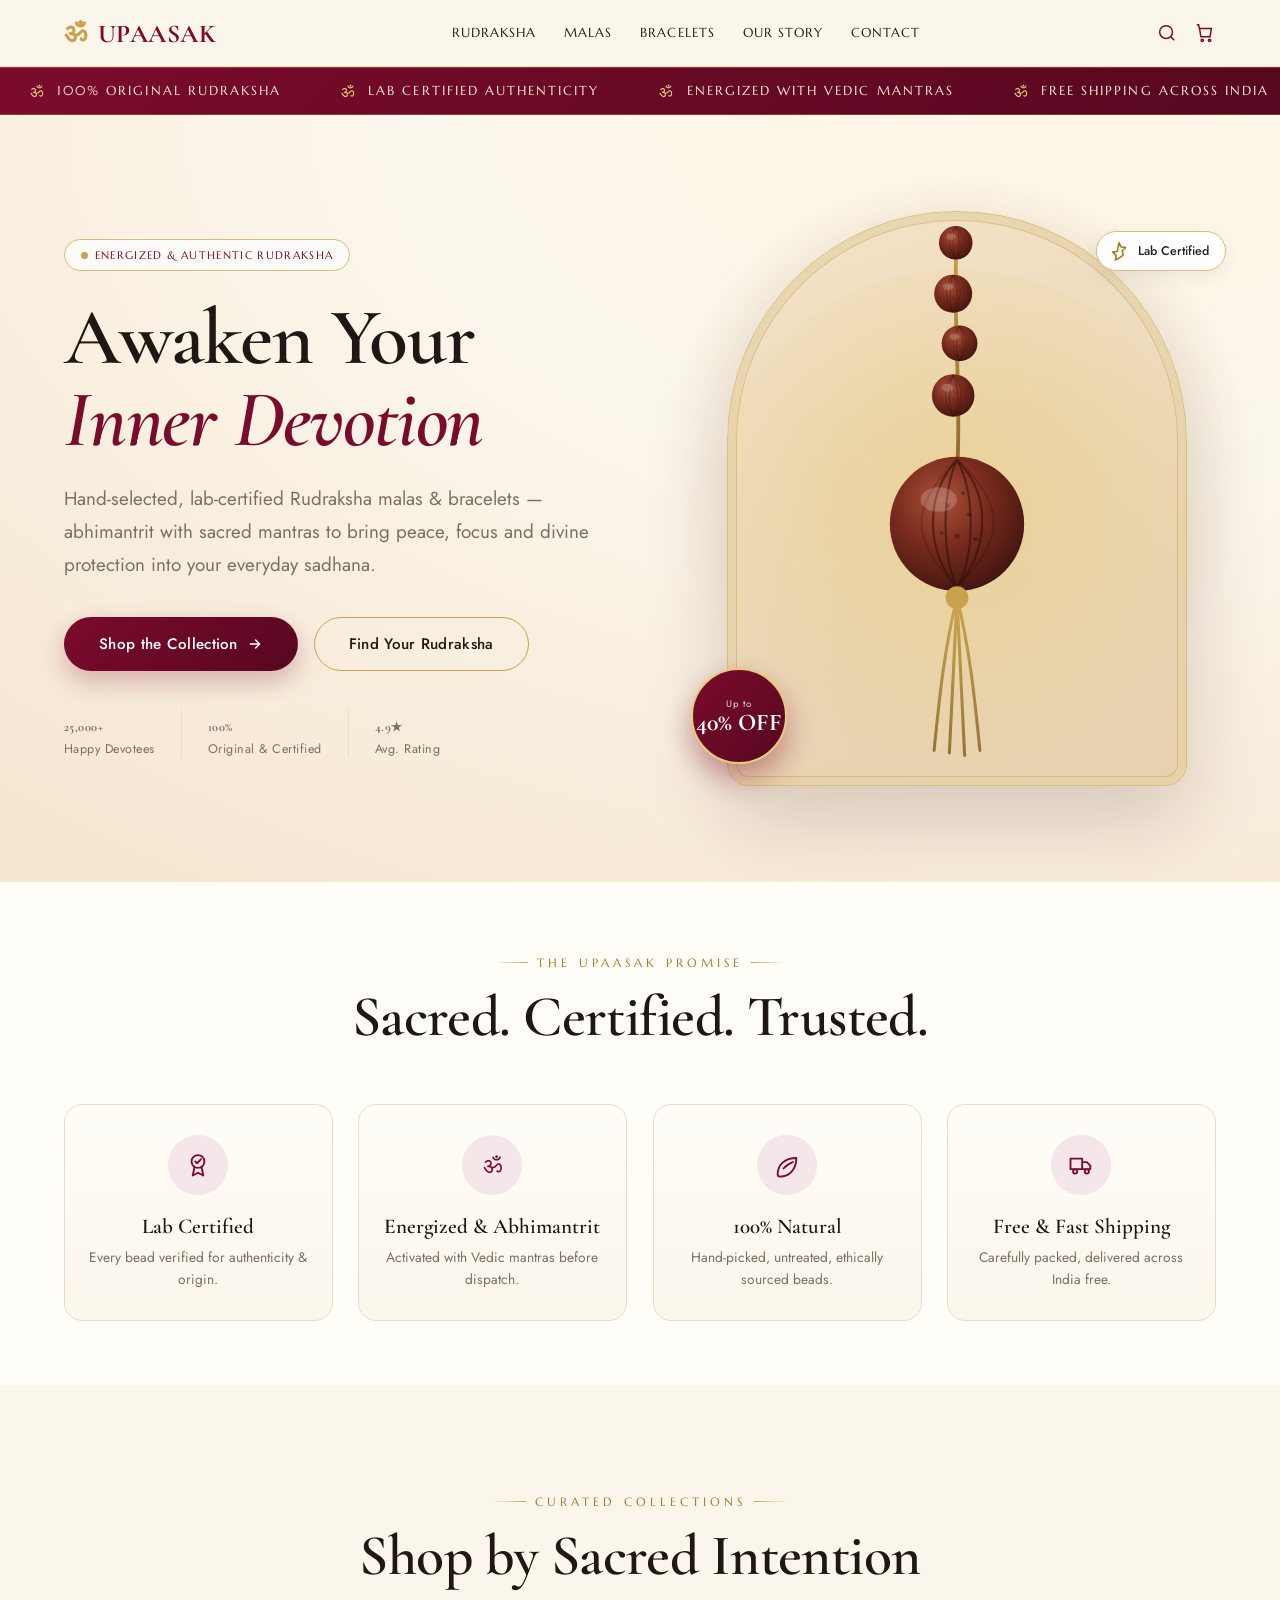
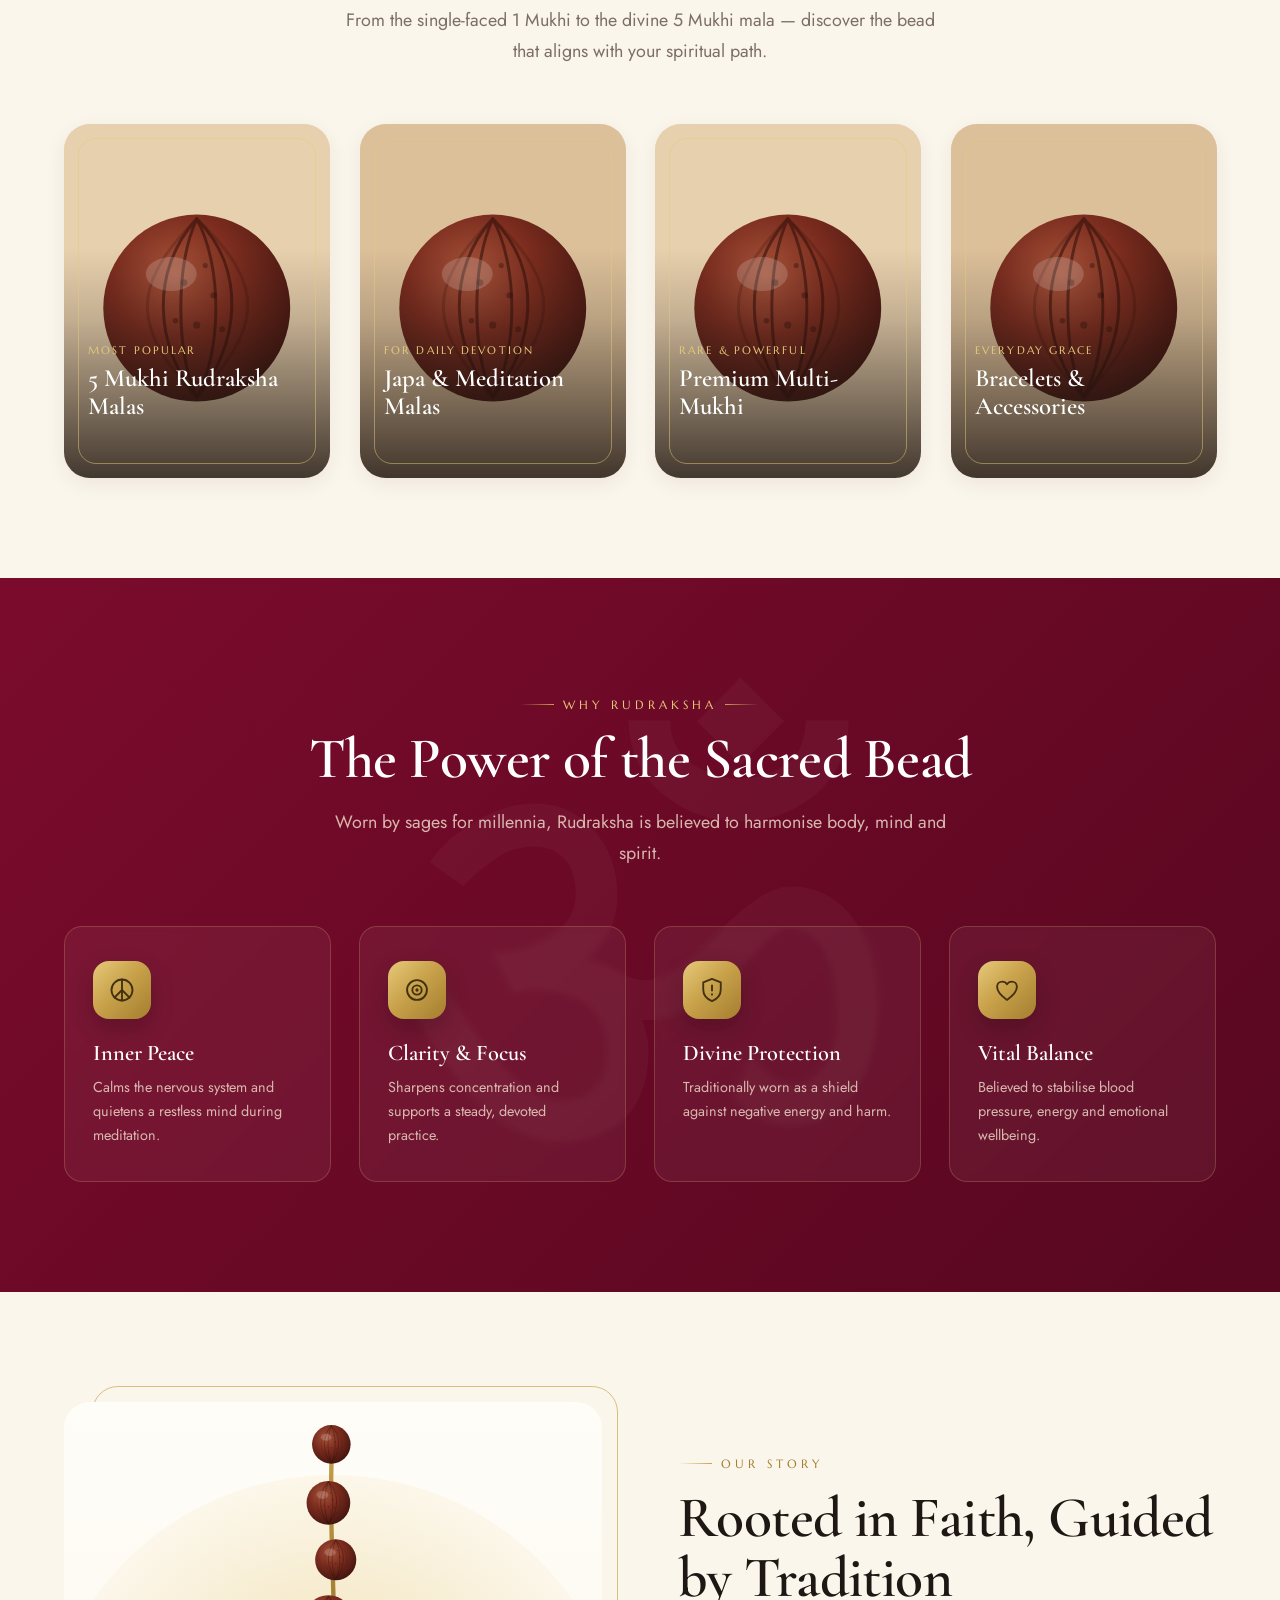
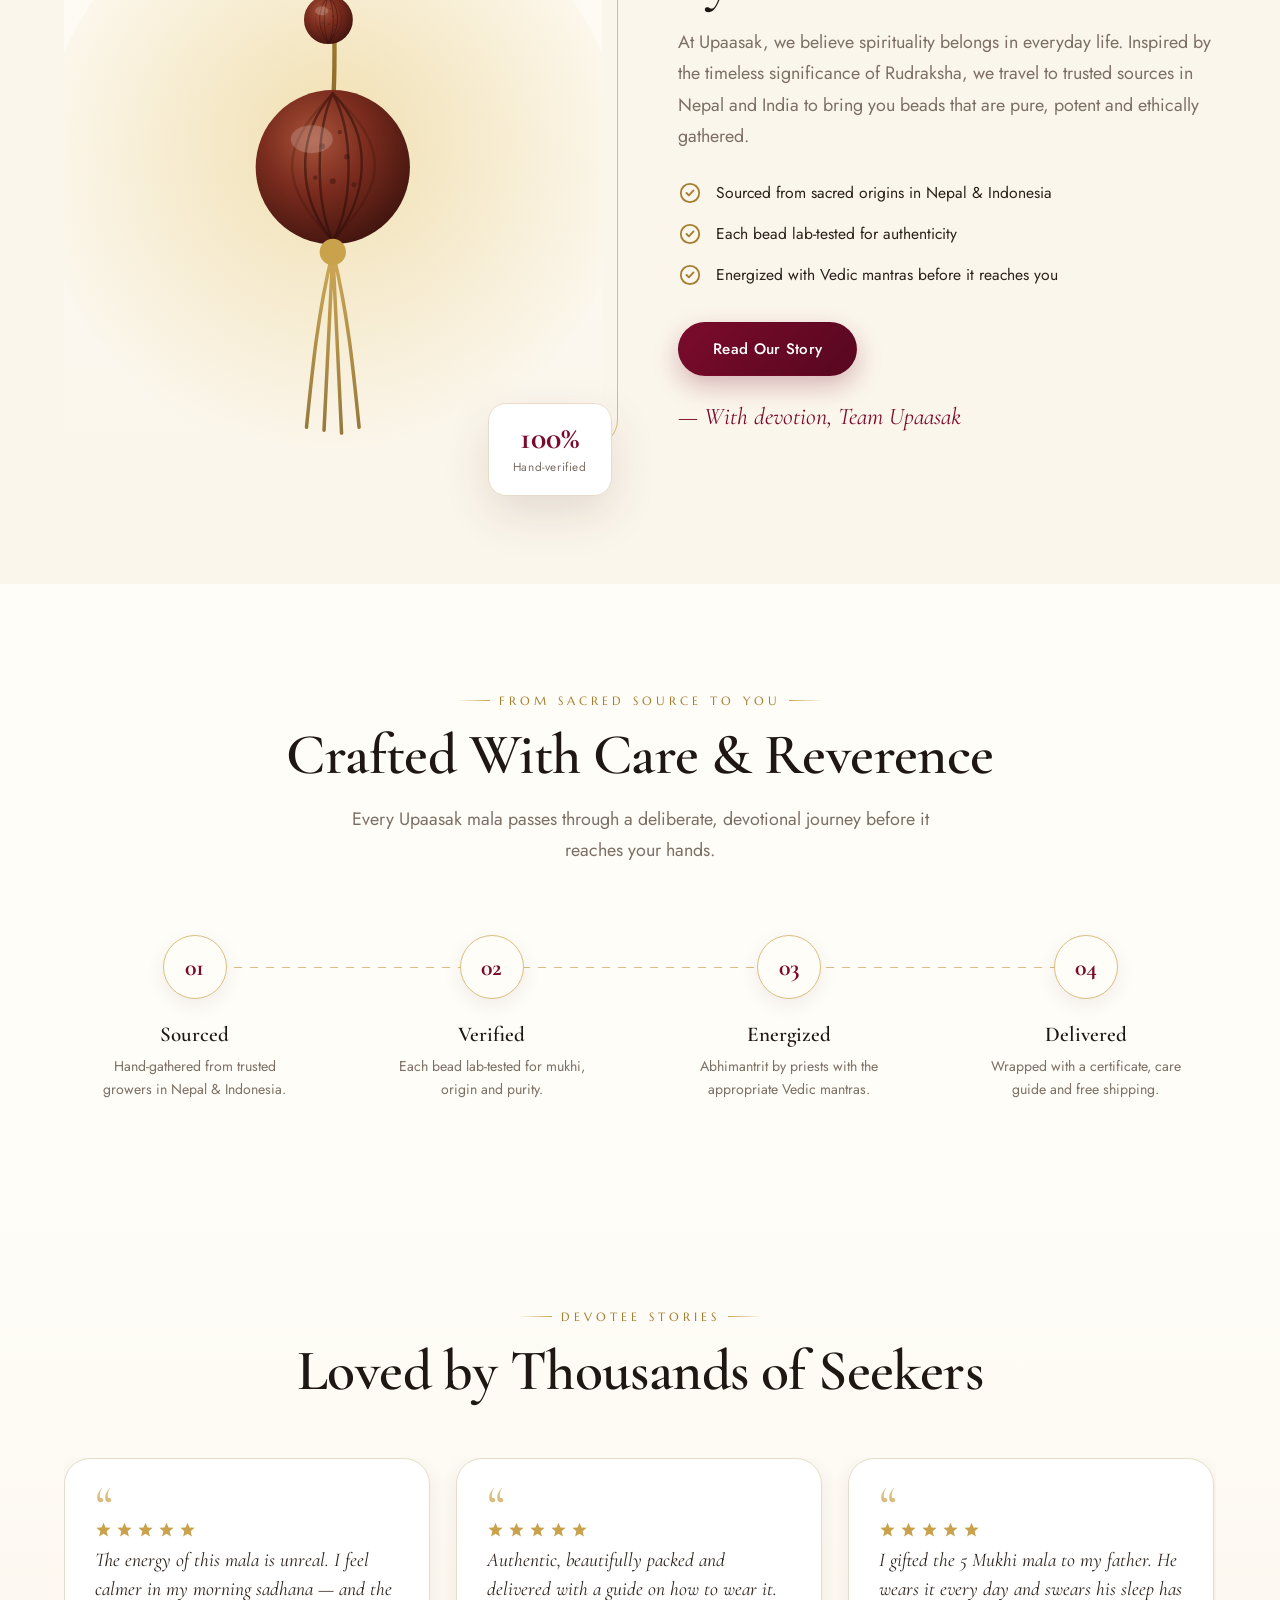
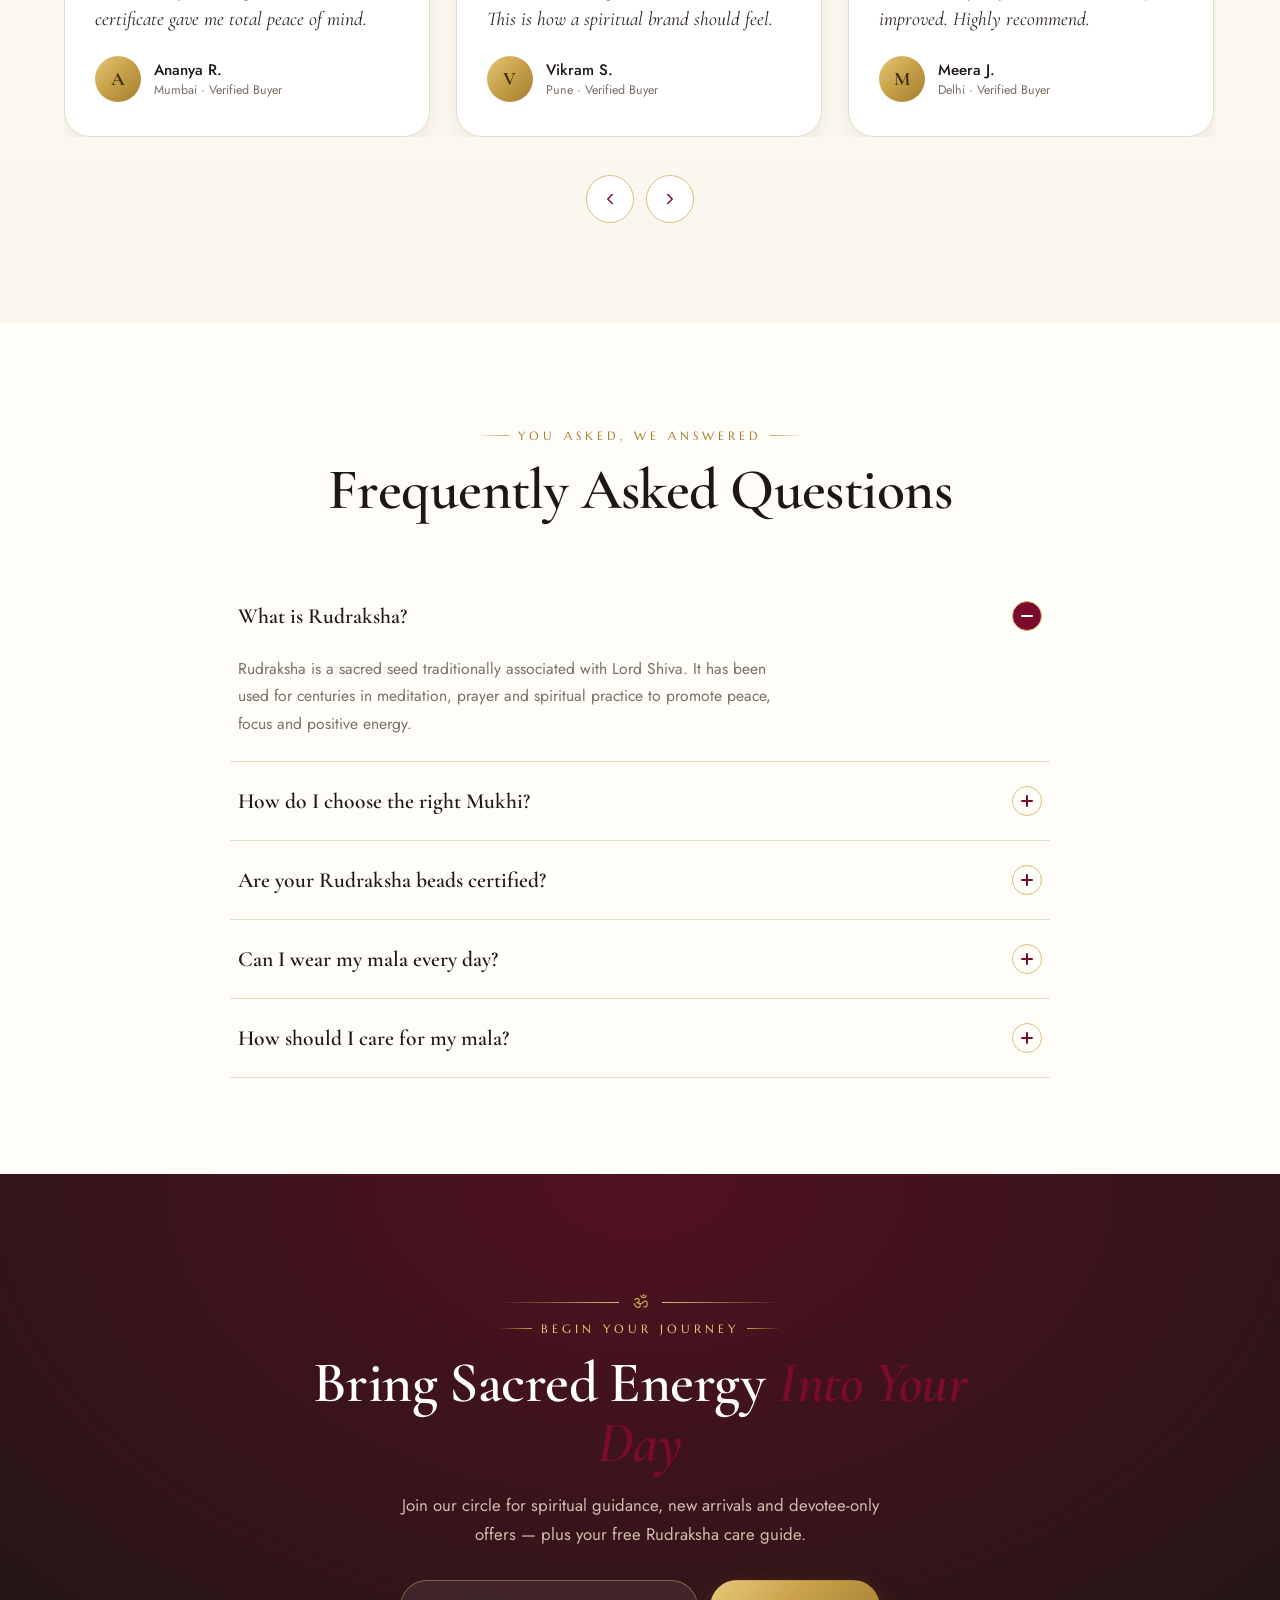
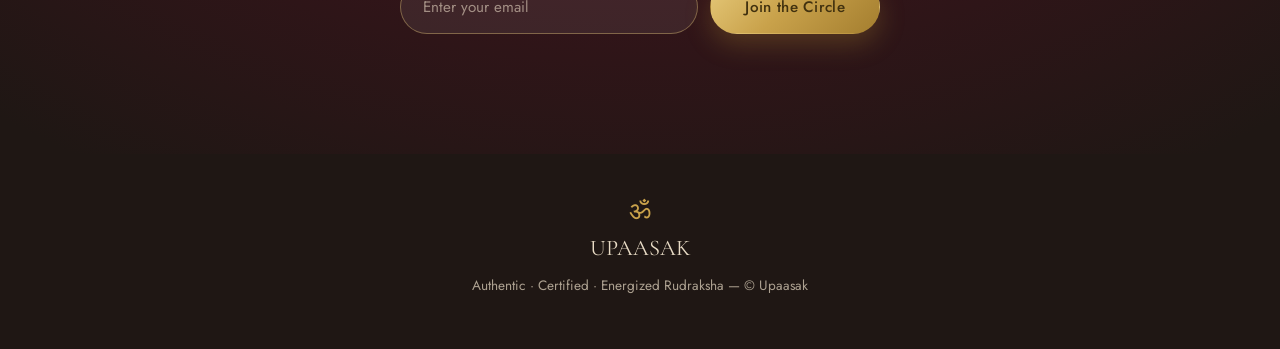
==== preview/index.html @ fee9787d "Premium luxury redesign: new Upaasak Rudraksha boutique sections Add a complete maroon/gold/ivory lu" ====
<!doctype html>
<html lang="en">
<head>
<meta charset="utf-8">
<meta name="viewport" content="width=device-width, initial-scale=1">
<title>Upaasak — Home (Preview)</title>
<link rel="stylesheet" href="../assets/upaasak.css">
<style>
  body { margin: 0; background: var(--u-ivory); }
  /* faux header / footer just for preview context */
  .pv-head { position: sticky; top: 0; z-index: 50; background: rgba(251,246,236,0.85); backdrop-filter: blur(10px); border-bottom: 1px solid var(--u-line); }
  .pv-head__in { max-width: var(--u-maxw); margin: 0 auto; padding: 16px clamp(18px,5vw,64px); display: flex; align-items: center; justify-content: space-between; gap: 20px; }
  .pv-logo { font-family: var(--u-font-display); font-weight: 700; font-size: 1.6rem; color: var(--u-maroon); letter-spacing: .02em; display:flex; align-items:center; gap:10px; }
  .pv-logo .u-om { font-size: 1.7rem; }
  .pv-nav { display: flex; gap: 28px; font-family: var(--u-font-label); letter-spacing:.08em; font-size: .8rem; text-transform: uppercase; color: var(--u-ink); }
  .pv-nav a { color: inherit; text-decoration: none; }
  .pv-nav a:hover { color: var(--u-maroon); }
  .pv-head__cta { display:flex; align-items:center; gap:16px; color: var(--u-maroon); }
  .pv-foot { background: var(--u-charcoal); color: #e9dcc6; text-align:center; padding: 40px 20px; font-family: var(--u-font-body); }
  .pv-foot .u-om { color: var(--u-gold); font-size: 1.6rem; }
  @media (max-width: 760px){ .pv-nav { display:none; } }
</style>
</head>
<body>

<!-- ===== Decorative SVG sprite (rudraksha mala) ===== -->
<svg width="0" height="0" style="position:absolute" aria-hidden="true">
  <defs>
    <radialGradient id="beadG" cx="38%" cy="32%" r="75%">
      <stop offset="0%" stop-color="#a8543a"/>
      <stop offset="45%" stop-color="#7b2c1e"/>
      <stop offset="100%" stop-color="#3d130e"/>
    </radialGradient>
    <radialGradient id="haloG" cx="50%" cy="45%" r="55%">
      <stop offset="0%" stop-color="rgba(230,201,122,.55)"/>
      <stop offset="100%" stop-color="rgba(230,201,122,0)"/>
    </radialGradient>
    <linearGradient id="threadG" x1="0" y1="0" x2="0" y2="1">
      <stop offset="0%" stop-color="#caa24b"/>
      <stop offset="100%" stop-color="#8a6a26"/>
    </linearGradient>
  </defs>

  <!-- single rudraksha bead -->
  <symbol id="bead" viewBox="0 0 100 100">
    <circle cx="50" cy="50" r="44" fill="url(#beadG)"/>
    <g stroke="#2c0d08" stroke-width="1.4" fill="none" opacity=".55" stroke-linecap="round">
      <path d="M50 8 C 40 30, 40 70, 50 92"/>
      <path d="M50 8 C 62 30, 62 70, 50 92"/>
      <path d="M50 8 C 28 32, 30 68, 50 92"/>
      <path d="M50 8 C 74 32, 70 68, 50 92"/>
      <path d="M50 8 C 18 40, 20 60, 50 92" opacity=".4"/>
      <path d="M50 8 C 84 40, 80 60, 50 92" opacity=".4"/>
    </g>
    <g fill="#2c0d08" opacity=".4">
      <circle cx="44" cy="38" r="1.6"/><circle cx="58" cy="44" r="1.5"/><circle cx="50" cy="58" r="1.7"/>
      <circle cx="40" cy="56" r="1.3"/><circle cx="62" cy="60" r="1.4"/><circle cx="54" cy="30" r="1.2"/>
    </g>
    <ellipse cx="38" cy="34" rx="12" ry="8" fill="#ffffff" opacity=".18"/>
  </symbol>

  <!-- hanging mala scene -->
  <symbol id="mala" viewBox="0 0 360 460">
    <circle cx="180" cy="250" r="200" fill="url(#haloG)"/>
    <path d="M180 18 C 176 90, 184 150, 180 210" stroke="url(#threadG)" stroke-width="3" fill="none"/>
    <use href="#bead" x="164" y="14"  width="30" height="30"/>
    <use href="#bead" x="160" y="52"  width="34" height="34"/>
    <use href="#bead" x="166" y="92"  width="32" height="32"/>
    <use href="#bead" x="158" y="130" width="38" height="38"/>
    <use href="#bead" x="120" y="190" width="120" height="120"/>
    <!-- tassel -->
    <path d="M180 308 C 178 350, 176 390, 174 430 M180 308 C 182 350, 184 392, 186 432 M180 308 C 170 348, 166 388, 162 428 M180 308 C 190 348, 194 388, 198 428"
          stroke="url(#threadG)" stroke-width="2.4" fill="none" stroke-linecap="round" opacity=".9"/>
    <circle cx="180" cy="308" r="9" fill="#caa24b"/>
  </symbol>
</svg>

<!-- ===== Faux header ===== -->
<header class="pv-head">
  <div class="pv-head__in">
    <div class="pv-logo"><span class="u-om">ॐ</span> UPAASAK</div>
    <nav class="pv-nav">
      <a href="#">Rudraksha</a><a href="#">Malas</a><a href="#">Bracelets</a><a href="#">Our Story</a><a href="#">Contact</a>
    </nav>
    <div class="pv-head__cta">
      <svg width="22" height="22" viewBox="0 0 24 24" fill="none" stroke="currentColor" stroke-width="1.6"><circle cx="11" cy="11" r="7"/><path d="m20 20-3.5-3.5"/></svg>
      <svg width="22" height="22" viewBox="0 0 24 24" fill="none" stroke="currentColor" stroke-width="1.6"><path d="M6 7h13l-1.5 9h-10z"/><path d="M6 7 5 3H3"/><circle cx="9" cy="20" r="1.3"/><circle cx="17" cy="20" r="1.3"/></svg>
    </div>
  </div>
</header>

<!-- ===== Marquee ===== -->
<section class="u-section u-marquee" aria-label="Announcements">
  <div class="u-marquee__track">
    <div class="u-marquee__group">
      <span class="u-marquee__item"><span class="u-om">ॐ</span>100% Original Rudraksha</span>
      <span class="u-marquee__item"><span class="u-om">ॐ</span>Lab Certified Authenticity</span>
      <span class="u-marquee__item"><span class="u-om">ॐ</span>Energized with Vedic Mantras</span>
      <span class="u-marquee__item"><span class="u-om">ॐ</span>Free Shipping Across India</span>
      <span class="u-marquee__item"><span class="u-om">ॐ</span>Cash on Delivery Available</span>
      <span class="u-marquee__item"><span class="u-om">ॐ</span>Easy 7-Day Returns</span>
    </div>
    <div class="u-marquee__group" aria-hidden="true">
      <span class="u-marquee__item"><span class="u-om">ॐ</span>100% Original Rudraksha</span>
      <span class="u-marquee__item"><span class="u-om">ॐ</span>Lab Certified Authenticity</span>
      <span class="u-marquee__item"><span class="u-om">ॐ</span>Energized with Vedic Mantras</span>
      <span class="u-marquee__item"><span class="u-om">ॐ</span>Free Shipping Across India</span>
      <span class="u-marquee__item"><span class="u-om">ॐ</span>Cash on Delivery Available</span>
      <span class="u-marquee__item"><span class="u-om">ॐ</span>Easy 7-Day Returns</span>
    </div>
  </div>
</section>

<!-- ===== Hero ===== -->
<section class="u-section u-hero">
  <div class="u-wrap">
    <div class="u-hero__grid">
      <div class="u-hero__content">
        <span class="u-hero__chip" data-reveal style="--d:0ms"><span class="u-dot"></span>Energized & Authentic Rudraksha</span>
        <h1 class="u-hero__title" data-reveal style="--d:80ms">Awaken Your <em>Inner Devotion</em></h1>
        <p class="u-hero__sub" data-reveal style="--d:180ms">Hand-selected, lab-certified Rudraksha malas &amp; bracelets — abhimantrit with sacred mantras to bring peace, focus and divine protection into your everyday sadhana.</p>
        <div class="u-hero__cta" data-reveal style="--d:280ms">
          <a href="#" class="u-btn u-btn--primary">Shop the Collection <svg viewBox="0 0 24 24" fill="none" stroke="currentColor" stroke-width="2"><path d="M5 12h14M13 6l6 6-6 6" stroke-linecap="round" stroke-linejoin="round"/></svg></a>
          <a href="#" class="u-btn u-btn--ghost">Find Your Rudraksha</a>
        </div>
        <div class="u-hero__trust" data-reveal style="--d:380ms">
          <div class="u-hero__trust-item"><strong><span data-count="25000" data-suffix="+">25000+</span></strong><span>Happy Devotees</span></div>
          <span class="u-hero__trust-sep"></span>
          <div class="u-hero__trust-item"><strong><span data-count="100" data-suffix="%">100%</span></strong><span>Original &amp; Certified</span></div>
          <span class="u-hero__trust-sep"></span>
          <div class="u-hero__trust-item"><strong><span data-count="4.9" data-suffix="★">4.9★</span></strong><span>Avg. Rating</span></div>
        </div>
      </div>
      <div class="u-hero__media" data-reveal="zoom" style="--d:200ms">
        <span class="u-hero__halo"></span>
        <div class="u-hero__frame">
          <svg viewBox="0 0 360 460" preserveAspectRatio="xMidYMid slice" style="width:100%;height:100%"><use href="#mala"/></svg>
        </div>
        <div class="u-hero__badge"><small>Up to</small><strong>40% OFF</strong></div>
        <div class="u-hero__seal"><svg viewBox="0 0 24 24" fill="none" stroke="currentColor" stroke-width="2"><path d="M12 2l2.5 5 5.5.8-4 3.9.9 5.5L12 20.5 7.6 22.7l.9-5.5-4-3.9 5.5-.8L12 2z" stroke-linejoin="round"/></svg> Lab Certified</div>
      </div>
    </div>
  </div>
</section>

<!-- ===== Trust strip ===== -->
<section class="u-section u-trust">
  <div class="u-wrap">
    <div class="u-section-head is-centered">
      <span class="u-eyebrow is-centered" data-reveal>The Upaasak Promise</span>
      <h2 class="u-title" data-reveal style="--d:80ms">Sacred. Certified. Trusted.</h2>
    </div>
    <div class="u-trust__grid">
      <div class="u-trust__card" data-reveal style="--d:0ms"><div class="u-trust__icon"><svg viewBox="0 0 24 24" fill="none" stroke="currentColor" stroke-width="1.6" stroke-linecap="round" stroke-linejoin="round"><circle cx="12" cy="9" r="5.5"/><path d="M9 13.5 7.5 21l4.5-2.4L16.5 21 15 13.5"/><path d="m9.6 9 1.6 1.6L14.6 7"/></svg></div><h3>Lab Certified</h3><p>Every bead verified for authenticity &amp; origin.</p></div>
      <div class="u-trust__card" data-reveal style="--d:90ms"><div class="u-trust__icon"><svg viewBox="0 0 24 24" fill="currentColor"><text x="12" y="19" text-anchor="middle" font-size="20" font-family="Marcellus, serif">ॐ</text></svg></div><h3>Energized &amp; Abhimantrit</h3><p>Activated with Vedic mantras before dispatch.</p></div>
      <div class="u-trust__card" data-reveal style="--d:180ms"><div class="u-trust__icon"><svg viewBox="0 0 24 24" fill="none" stroke="currentColor" stroke-width="1.6" stroke-linecap="round" stroke-linejoin="round"><path d="M4 20c0-8 6-14 16-14 0 10-6 16-14 16-2 0-2-2-2-2Z"/><path d="M9 15c2.5-3 5-4.5 8-5.5"/></svg></div><h3>100% Natural</h3><p>Hand-picked, untreated, ethically sourced beads.</p></div>
      <div class="u-trust__card" data-reveal style="--d:270ms"><div class="u-trust__icon"><svg viewBox="0 0 24 24" fill="none" stroke="currentColor" stroke-width="1.6" stroke-linecap="round" stroke-linejoin="round"><path d="M3 6.5h10v9H3zM13 9.5h4l3 3v3h-7z"/><circle cx="7" cy="17.5" r="1.8"/><circle cx="17" cy="17.5" r="1.8"/></svg></div><h3>Free &amp; Fast Shipping</h3><p>Carefully packed, delivered across India free.</p></div>
    </div>
  </div>
</section>

<!-- ===== Collections ===== -->
<section class="u-section u-collections">
  <div class="u-wrap">
    <div class="u-section-head is-centered">
      <span class="u-eyebrow is-centered" data-reveal>Curated Collections</span>
      <h2 class="u-title" data-reveal style="--d:80ms">Shop by Sacred Intention</h2>
      <p class="u-lead" data-reveal style="--d:160ms">From the single-faced 1 Mukhi to the divine 5 Mukhi mala — discover the bead that aligns with your spiritual path.</p>
    </div>
    <div class="u-collections__grid">
      <a href="#" class="u-coll-card" data-reveal="zoom" style="--d:0ms"><svg class="u-coll-card__img" viewBox="0 0 100 100" preserveAspectRatio="xMidYMid slice"><rect width="100" height="100" fill="#e7d0ad"/><use href="#bead" x="20" y="22" width="60" height="60"/></svg><span class="u-coll-card__veil"></span><span class="u-coll-card__edge"></span><span class="u-coll-card__body"><span class="u-coll-card__label">Most Popular</span><h3 class="u-coll-card__title">5 Mukhi Rudraksha Malas</h3><span class="u-coll-card__go">Shop Now <svg viewBox="0 0 24 24" fill="none" stroke="currentColor" stroke-width="2"><path d="M5 12h14M13 6l6 6-6 6" stroke-linecap="round" stroke-linejoin="round"/></svg></span></span></a>
      <a href="#" class="u-coll-card" data-reveal="zoom" style="--d:90ms"><svg class="u-coll-card__img" viewBox="0 0 100 100" preserveAspectRatio="xMidYMid slice"><rect width="100" height="100" fill="#dcc09a"/><use href="#bead" x="20" y="22" width="60" height="60"/></svg><span class="u-coll-card__veil"></span><span class="u-coll-card__edge"></span><span class="u-coll-card__body"><span class="u-coll-card__label">For Daily Devotion</span><h3 class="u-coll-card__title">Japa &amp; Meditation Malas</h3><span class="u-coll-card__go">Shop Now <svg viewBox="0 0 24 24" fill="none" stroke="currentColor" stroke-width="2"><path d="M5 12h14M13 6l6 6-6 6" stroke-linecap="round" stroke-linejoin="round"/></svg></span></span></a>
      <a href="#" class="u-coll-card" data-reveal="zoom" style="--d:180ms"><svg class="u-coll-card__img" viewBox="0 0 100 100" preserveAspectRatio="xMidYMid slice"><rect width="100" height="100" fill="#e7d0ad"/><use href="#bead" x="20" y="22" width="60" height="60"/></svg><span class="u-coll-card__veil"></span><span class="u-coll-card__edge"></span><span class="u-coll-card__body"><span class="u-coll-card__label">Rare &amp; Powerful</span><h3 class="u-coll-card__title">Premium Multi-Mukhi</h3><span class="u-coll-card__go">Shop Now <svg viewBox="0 0 24 24" fill="none" stroke="currentColor" stroke-width="2"><path d="M5 12h14M13 6l6 6-6 6" stroke-linecap="round" stroke-linejoin="round"/></svg></span></span></a>
      <a href="#" class="u-coll-card" data-reveal="zoom" style="--d:270ms"><svg class="u-coll-card__img" viewBox="0 0 100 100" preserveAspectRatio="xMidYMid slice"><rect width="100" height="100" fill="#dcc09a"/><use href="#bead" x="20" y="22" width="60" height="60"/></svg><span class="u-coll-card__veil"></span><span class="u-coll-card__edge"></span><span class="u-coll-card__body"><span class="u-coll-card__label">Everyday Grace</span><h3 class="u-coll-card__title">Bracelets &amp; Accessories</h3><span class="u-coll-card__go">Shop Now <svg viewBox="0 0 24 24" fill="none" stroke="currentColor" stroke-width="2"><path d="M5 12h14M13 6l6 6-6 6" stroke-linecap="round" stroke-linejoin="round"/></svg></span></span></a>
    </div>
  </div>
</section>

<!-- ===== Benefits ===== -->
<section class="u-section u-benefits">
  <div class="u-wrap">
    <div class="u-section-head is-centered">
      <span class="u-eyebrow is-centered" data-reveal>Why Rudraksha</span>
      <h2 class="u-title" data-reveal style="--d:80ms">The Power of the Sacred Bead</h2>
      <p class="u-lead" data-reveal style="--d:160ms">Worn by sages for millennia, Rudraksha is believed to harmonise body, mind and spirit.</p>
    </div>
    <div class="u-benefits__grid">
      <article class="u-benefit" data-reveal style="--d:0ms"><div class="u-benefit__icon"><svg viewBox="0 0 24 24" fill="none" stroke="currentColor" stroke-width="1.6" stroke-linecap="round" stroke-linejoin="round"><circle cx="12" cy="12" r="9"/><path d="M12 3v18M12 12 5.5 18.5M12 12l6.5 6.5"/></svg></div><h3>Inner Peace</h3><p>Calms the nervous system and quietens a restless mind during meditation.</p></article>
      <article class="u-benefit" data-reveal style="--d:90ms"><div class="u-benefit__icon"><svg viewBox="0 0 24 24" fill="none" stroke="currentColor" stroke-width="1.6" stroke-linecap="round" stroke-linejoin="round"><circle cx="12" cy="12" r="8.5"/><circle cx="12" cy="12" r="4"/><circle cx="12" cy="12" r="0.6" fill="currentColor"/></svg></div><h3>Clarity &amp; Focus</h3><p>Sharpens concentration and supports a steady, devoted practice.</p></article>
      <article class="u-benefit" data-reveal style="--d:180ms"><div class="u-benefit__icon"><svg viewBox="0 0 24 24" fill="none" stroke="currentColor" stroke-width="1.6" stroke-linecap="round" stroke-linejoin="round"><path d="M12 2.5 4.5 5.5v6c0 4.6 3.2 8.2 7.5 10 4.3-1.8 7.5-5.4 7.5-10v-6L12 2.5Z"/><path d="M12 8v4.5M12 15.5v.5"/></svg></div><h3>Divine Protection</h3><p>Traditionally worn as a shield against negative energy and harm.</p></article>
      <article class="u-benefit" data-reveal style="--d:270ms"><div class="u-benefit__icon"><svg viewBox="0 0 24 24" fill="none" stroke="currentColor" stroke-width="1.6" stroke-linecap="round" stroke-linejoin="round"><path d="M12 20.5C7 17 3.5 13.5 3.5 9.3 3.5 6.6 5.6 4.8 8 4.8c1.7 0 3.1.9 4 2.3.9-1.4 2.3-2.3 4-2.3 2.4 0 4.5 1.8 4.5 4.5 0 4.2-3.5 7.7-8.5 11.2Z"/></svg></div><h3>Vital Balance</h3><p>Believed to stabilise blood pressure, energy and emotional wellbeing.</p></article>
    </div>
  </div>
</section>

<!-- ===== Story ===== -->
<section class="u-section u-story">
  <div class="u-wrap">
    <div class="u-story__grid">
      <div class="u-story__media" data-reveal="left">
        <svg viewBox="0 0 360 450" style="width:100%;border-radius:var(--u-radius-lg);background:var(--u-grad-ivory);display:block"><use href="#mala"/></svg>
        <div class="u-story__stat"><strong>100%</strong><span>Hand-verified</span></div>
      </div>
      <div class="u-story__content" data-reveal="right">
        <span class="u-eyebrow">Our Story</span>
        <h2 class="u-title">Rooted in Faith, Guided by Tradition</h2>
        <div class="u-lead"><p>At Upaasak, we believe spirituality belongs in everyday life. Inspired by the timeless significance of Rudraksha, we travel to trusted sources in Nepal and India to bring you beads that are pure, potent and ethically gathered.</p></div>
        <ul class="u-story__points">
          <li><svg viewBox="0 0 24 24" fill="none" stroke="currentColor" stroke-width="1.8" stroke-linecap="round" stroke-linejoin="round"><circle cx="12" cy="12" r="9.2"/><path d="m8.5 12 2.4 2.4 4.6-5"/></svg><span>Sourced from sacred origins in Nepal &amp; Indonesia</span></li>
          <li><svg viewBox="0 0 24 24" fill="none" stroke="currentColor" stroke-width="1.8" stroke-linecap="round" stroke-linejoin="round"><circle cx="12" cy="12" r="9.2"/><path d="m8.5 12 2.4 2.4 4.6-5"/></svg><span>Each bead lab-tested for authenticity</span></li>
          <li><svg viewBox="0 0 24 24" fill="none" stroke="currentColor" stroke-width="1.8" stroke-linecap="round" stroke-linejoin="round"><circle cx="12" cy="12" r="9.2"/><path d="m8.5 12 2.4 2.4 4.6-5"/></svg><span>Energized with Vedic mantras before it reaches you</span></li>
        </ul>
        <a href="#" class="u-btn u-btn--primary">Read Our Story</a>
        <div class="u-story__sign">— With devotion, Team Upaasak</div>
      </div>
    </div>
  </div>
</section>

<!-- ===== Process ===== -->
<section class="u-section u-process">
  <div class="u-wrap">
    <div class="u-section-head is-centered">
      <span class="u-eyebrow is-centered" data-reveal>From Sacred Source to You</span>
      <h2 class="u-title" data-reveal style="--d:80ms">Crafted With Care &amp; Reverence</h2>
      <p class="u-lead" data-reveal style="--d:160ms">Every Upaasak mala passes through a deliberate, devotional journey before it reaches your hands.</p>
    </div>
    <div class="u-process__grid">
      <div class="u-step" data-reveal style="--d:0ms"><div class="u-step__num"></div><h3>Sourced</h3><p>Hand-gathered from trusted growers in Nepal &amp; Indonesia.</p></div>
      <div class="u-step" data-reveal style="--d:110ms"><div class="u-step__num"></div><h3>Verified</h3><p>Each bead lab-tested for mukhi, origin and purity.</p></div>
      <div class="u-step" data-reveal style="--d:220ms"><div class="u-step__num"></div><h3>Energized</h3><p>Abhimantrit by priests with the appropriate Vedic mantras.</p></div>
      <div class="u-step" data-reveal style="--d:330ms"><div class="u-step__num"></div><h3>Delivered</h3><p>Wrapped with a certificate, care guide and free shipping.</p></div>
    </div>
  </div>
</section>

<!-- ===== Testimonials ===== -->
<section class="u-section u-tmls">
  <div class="u-wrap">
    <div class="u-section-head is-centered">
      <span class="u-eyebrow is-centered" data-reveal>Devotee Stories</span>
      <h2 class="u-title" data-reveal style="--d:80ms">Loved by Thousands of Seekers</h2>
    </div>
    <div class="u-tmls__carousel" data-carousel data-reveal style="--d:160ms">
      <div class="u-tmls__viewport">
        <div class="u-tmls__track">
          <article class="u-tml"><div class="u-tml__quote-mark">&ldquo;</div><div class="u-rating"><svg viewBox="0 0 24 24"><path d="M12 2.5 14.8 9 22 9.6l-5.5 4.7L18.2 22 12 18l-6.2 4 1.7-7.7L2 9.6 9.2 9 12 2.5Z"/></svg><svg viewBox="0 0 24 24"><path d="M12 2.5 14.8 9 22 9.6l-5.5 4.7L18.2 22 12 18l-6.2 4 1.7-7.7L2 9.6 9.2 9 12 2.5Z"/></svg><svg viewBox="0 0 24 24"><path d="M12 2.5 14.8 9 22 9.6l-5.5 4.7L18.2 22 12 18l-6.2 4 1.7-7.7L2 9.6 9.2 9 12 2.5Z"/></svg><svg viewBox="0 0 24 24"><path d="M12 2.5 14.8 9 22 9.6l-5.5 4.7L18.2 22 12 18l-6.2 4 1.7-7.7L2 9.6 9.2 9 12 2.5Z"/></svg><svg viewBox="0 0 24 24"><path d="M12 2.5 14.8 9 22 9.6l-5.5 4.7L18.2 22 12 18l-6.2 4 1.7-7.7L2 9.6 9.2 9 12 2.5Z"/></svg></div><p class="u-tml__text">The energy of this mala is unreal. I feel calmer in my morning sadhana — and the certificate gave me total peace of mind.</p><div class="u-tml__by"><div class="u-tml__avatar">A</div><div><div class="u-tml__name">Ananya R.</div><div class="u-tml__role">Mumbai · Verified Buyer</div></div></div></article>
          <article class="u-tml"><div class="u-tml__quote-mark">&ldquo;</div><div class="u-rating"><svg viewBox="0 0 24 24"><path d="M12 2.5 14.8 9 22 9.6l-5.5 4.7L18.2 22 12 18l-6.2 4 1.7-7.7L2 9.6 9.2 9 12 2.5Z"/></svg><svg viewBox="0 0 24 24"><path d="M12 2.5 14.8 9 22 9.6l-5.5 4.7L18.2 22 12 18l-6.2 4 1.7-7.7L2 9.6 9.2 9 12 2.5Z"/></svg><svg viewBox="0 0 24 24"><path d="M12 2.5 14.8 9 22 9.6l-5.5 4.7L18.2 22 12 18l-6.2 4 1.7-7.7L2 9.6 9.2 9 12 2.5Z"/></svg><svg viewBox="0 0 24 24"><path d="M12 2.5 14.8 9 22 9.6l-5.5 4.7L18.2 22 12 18l-6.2 4 1.7-7.7L2 9.6 9.2 9 12 2.5Z"/></svg><svg viewBox="0 0 24 24"><path d="M12 2.5 14.8 9 22 9.6l-5.5 4.7L18.2 22 12 18l-6.2 4 1.7-7.7L2 9.6 9.2 9 12 2.5Z"/></svg></div><p class="u-tml__text">Authentic, beautifully packed and delivered with a guide on how to wear it. This is how a spiritual brand should feel.</p><div class="u-tml__by"><div class="u-tml__avatar">V</div><div><div class="u-tml__name">Vikram S.</div><div class="u-tml__role">Pune · Verified Buyer</div></div></div></article>
          <article class="u-tml"><div class="u-tml__quote-mark">&ldquo;</div><div class="u-rating"><svg viewBox="0 0 24 24"><path d="M12 2.5 14.8 9 22 9.6l-5.5 4.7L18.2 22 12 18l-6.2 4 1.7-7.7L2 9.6 9.2 9 12 2.5Z"/></svg><svg viewBox="0 0 24 24"><path d="M12 2.5 14.8 9 22 9.6l-5.5 4.7L18.2 22 12 18l-6.2 4 1.7-7.7L2 9.6 9.2 9 12 2.5Z"/></svg><svg viewBox="0 0 24 24"><path d="M12 2.5 14.8 9 22 9.6l-5.5 4.7L18.2 22 12 18l-6.2 4 1.7-7.7L2 9.6 9.2 9 12 2.5Z"/></svg><svg viewBox="0 0 24 24"><path d="M12 2.5 14.8 9 22 9.6l-5.5 4.7L18.2 22 12 18l-6.2 4 1.7-7.7L2 9.6 9.2 9 12 2.5Z"/></svg><svg viewBox="0 0 24 24"><path d="M12 2.5 14.8 9 22 9.6l-5.5 4.7L18.2 22 12 18l-6.2 4 1.7-7.7L2 9.6 9.2 9 12 2.5Z"/></svg></div><p class="u-tml__text">I gifted the 5 Mukhi mala to my father. He wears it every day and swears his sleep has improved. Highly recommend.</p><div class="u-tml__by"><div class="u-tml__avatar">M</div><div><div class="u-tml__name">Meera J.</div><div class="u-tml__role">Delhi · Verified Buyer</div></div></div></article>
          <article class="u-tml"><div class="u-tml__quote-mark">&ldquo;</div><div class="u-rating"><svg viewBox="0 0 24 24"><path d="M12 2.5 14.8 9 22 9.6l-5.5 4.7L18.2 22 12 18l-6.2 4 1.7-7.7L2 9.6 9.2 9 12 2.5Z"/></svg><svg viewBox="0 0 24 24"><path d="M12 2.5 14.8 9 22 9.6l-5.5 4.7L18.2 22 12 18l-6.2 4 1.7-7.7L2 9.6 9.2 9 12 2.5Z"/></svg><svg viewBox="0 0 24 24"><path d="M12 2.5 14.8 9 22 9.6l-5.5 4.7L18.2 22 12 18l-6.2 4 1.7-7.7L2 9.6 9.2 9 12 2.5Z"/></svg><svg viewBox="0 0 24 24"><path d="M12 2.5 14.8 9 22 9.6l-5.5 4.7L18.2 22 12 18l-6.2 4 1.7-7.7L2 9.6 9.2 9 12 2.5Z"/></svg><svg viewBox="0 0 24 24"><path d="M12 2.5 14.8 9 22 9.6l-5.5 4.7L18.2 22 12 18l-6.2 4 1.7-7.7L2 9.6 9.2 9 12 2.5Z"/></svg></div><p class="u-tml__text">Premium quality at a fair price. The bead is smooth, the thread is strong, and it truly feels energized.</p><div class="u-tml__by"><div class="u-tml__avatar">K</div><div><div class="u-tml__name">Karthik N.</div><div class="u-tml__role">Bengaluru · Verified Buyer</div></div></div></article>
        </div>
      </div>
      <div class="u-tmls__nav">
        <button type="button" data-prev aria-label="Previous"><svg viewBox="0 0 24 24" fill="none" stroke="currentColor" stroke-width="2" stroke-linecap="round" stroke-linejoin="round"><path d="M15 6l-6 6 6 6"/></svg></button>
        <button type="button" data-next aria-label="Next"><svg viewBox="0 0 24 24" fill="none" stroke="currentColor" stroke-width="2" stroke-linecap="round" stroke-linejoin="round"><path d="M9 6l6 6-6 6"/></svg></button>
      </div>
    </div>
  </div>
</section>

<!-- ===== FAQ ===== -->
<section class="u-section u-faq">
  <div class="u-wrap">
    <div class="u-section-head is-centered">
      <span class="u-eyebrow is-centered" data-reveal>You Asked, We Answered</span>
      <h2 class="u-title" data-reveal style="--d:80ms">Frequently Asked Questions</h2>
    </div>
    <div class="u-faq__list" data-reveal style="--d:140ms">
      <div class="u-faq__item is-open"><button type="button" class="u-faq__q"><span>What is Rudraksha?</span><span class="u-faq__icon" aria-hidden="true"></span></button><div class="u-faq__a" style="max-height:600px"><div class="u-faq__a-inner">Rudraksha is a sacred seed traditionally associated with Lord Shiva. It has been used for centuries in meditation, prayer and spiritual practice to promote peace, focus and positive energy.</div></div></div>
      <div class="u-faq__item"><button type="button" class="u-faq__q"><span>How do I choose the right Mukhi?</span><span class="u-faq__icon" aria-hidden="true"></span></button><div class="u-faq__a"><div class="u-faq__a-inner">It depends on your spiritual goals. The 5 Mukhi is the most universal and is ideal for daily wear, meditation and overall wellbeing. Reach out and we'll help you choose.</div></div></div>
      <div class="u-faq__item"><button type="button" class="u-faq__q"><span>Are your Rudraksha beads certified?</span><span class="u-faq__icon" aria-hidden="true"></span></button><div class="u-faq__a"><div class="u-faq__a-inner">Yes. Every bead is lab-tested for authenticity and origin, and ships with a certificate of authenticity.</div></div></div>
      <div class="u-faq__item"><button type="button" class="u-faq__q"><span>Can I wear my mala every day?</span><span class="u-faq__icon" aria-hidden="true"></span></button><div class="u-faq__a"><div class="u-faq__a-inner">Absolutely. Many devotees wear Rudraksha daily during meditation, prayer and throughout the day as a symbol of devotion.</div></div></div>
      <div class="u-faq__item"><button type="button" class="u-faq__q"><span>How should I care for my mala?</span><span class="u-faq__icon" aria-hidden="true"></span></button><div class="u-faq__a"><div class="u-faq__a-inner">Keep it clean and dry, and avoid harsh chemicals, perfumes and excessive moisture. Oiling the beads occasionally preserves their natural lustre.</div></div></div>
    </div>
  </div>
</section>

<!-- ===== CTA ===== -->
<section class="u-section u-cta">
  <div class="u-wrap">
    <div class="u-cta__inner">
      <div class="u-divider" data-reveal><span>ॐ</span></div>
      <span class="u-eyebrow is-centered" data-reveal style="--d:60ms">Begin Your Journey</span>
      <h2 class="u-title" data-reveal style="--d:120ms">Bring Sacred Energy <em>Into Your Day</em></h2>
      <p class="u-cta__sub" data-reveal style="--d:200ms">Join our circle for spiritual guidance, new arrivals and devotee-only offers — plus your free Rudraksha care guide.</p>
      <form class="u-cta__form" data-reveal style="--d:280ms" onsubmit="return false">
        <input type="email" placeholder="Enter your email" required>
        <button type="submit" class="u-btn u-btn--gold">Join the Circle</button>
      </form>
    </div>
  </div>
</section>

<footer class="pv-foot">
  <div class="u-om">ॐ</div>
  <p style="font-family:var(--u-font-display);font-size:1.4rem;margin:8px 0 4px">UPAASAK</p>
  <p style="opacity:.7;font-size:.85rem">Authentic · Certified · Energized Rudraksha — © Upaasak</p>
</footer>

<script src="../assets/upaasak.js"></script>
</body>
</html>
---- assets/upaasak.css ----
/* ============================================================================
   UPAASAK — Luxury Spiritual Boutique Design System
   Palette: Maroon + Antique Gold + Warm Ivory   |   Type: Cormorant Garamond / Marcellus / Jost
   Single source of truth for all upaasak-* sections (also used by /preview)
   ========================================================================== */

@import url('https://fonts.googleapis.com/css2?family=Cormorant+Garamond:ital,wght@0,400;0,500;0,600;0,700;1,500&family=Marcellus&family=Jost:wght@300;400;500;600&display=swap');

:root {
  /* Brand palette */
  --u-maroon: #7b0b2c;
  --u-maroon-deep: #570720;
  --u-maroon-soft: #9c2a48;
  --u-maroon-wash: #f4e6e9;

  --u-gold: #c9a24b;
  --u-gold-light: #e6c97a;
  --u-gold-deep: #a47e2f;
  --u-gold-line: #d9bd7e;

  --u-ivory: #fbf6ec;
  --u-cream: #f5ecdc;
  --u-sand: #ecdcc3;
  --u-paper: #fffdf8;

  --u-ink: #2a211c;
  --u-charcoal: #1f1714;
  --u-muted: #7c6f64;
  --u-line: #e7dcc8;

  /* Gradients */
  --u-grad-gold: linear-gradient(135deg, #e6c97a 0%, #c9a24b 45%, #a47e2f 100%);
  --u-grad-maroon: linear-gradient(135deg, #7b0b2c 0%, #570720 100%);
  --u-grad-ivory: linear-gradient(180deg, #fffdf8 0%, #fbf6ec 100%);

  /* Type */
  --u-font-display: 'Cormorant Garamond', Georgia, 'Times New Roman', serif;
  --u-font-label: 'Marcellus', Georgia, serif;
  --u-font-body: 'Jost', -apple-system, BlinkMacSystemFont, 'Segoe UI', sans-serif;

  /* Shape & depth */
  --u-radius: 18px;
  --u-radius-lg: 26px;
  --u-radius-pill: 999px;
  --u-shadow-sm: 0 6px 20px rgba(40, 20, 10, 0.07);
  --u-shadow: 0 18px 48px rgba(60, 25, 20, 0.12);
  --u-shadow-lg: 0 32px 80px rgba(60, 20, 20, 0.18);
  --u-ease: cubic-bezier(0.22, 0.61, 0.36, 1);
  --u-maxw: 1280px;
}

/* ----- Base scoping (only affects .u- elements; never touches theme) ----- */
.u-section {
  font-family: var(--u-font-body);
  color: var(--u-ink);
  position: relative;
  -webkit-font-smoothing: antialiased;
}
.u-section *,
.u-section *::before,
.u-section *::after { box-sizing: border-box; }

.u-wrap {
  max-width: var(--u-maxw);
  margin-inline: auto;
  padding-inline: clamp(18px, 5vw, 64px);
  width: 100%;
}
.u-wrap--narrow { max-width: 920px; }

/* ----- Typography helpers ----- */
.u-eyebrow {
  font-family: var(--u-font-label);
  text-transform: uppercase;
  letter-spacing: 0.32em;
  font-size: clamp(0.65rem, 1.1vw, 0.78rem);
  color: var(--u-gold-deep);
  display: inline-flex;
  align-items: center;
  gap: 0.7em;
  margin: 0 0 18px;
}
.u-eyebrow::before,
.u-eyebrow.is-centered::after {
  content: '';
  width: 34px;
  height: 1px;
  background: linear-gradient(90deg, transparent, var(--u-gold));
}
.u-eyebrow.is-centered::before { background: linear-gradient(90deg, transparent, var(--u-gold)); }
.u-eyebrow.is-centered::after { background: linear-gradient(90deg, var(--u-gold), transparent); }

.u-title {
  font-family: var(--u-font-display);
  font-weight: 600;
  line-height: 1.04;
  letter-spacing: -0.01em;
  color: var(--u-charcoal);
  margin: 0;
  font-size: clamp(2rem, 5vw, 3.6rem);
}
.u-title em { font-style: italic; color: var(--u-maroon); }
.u-title .u-gold { color: var(--u-gold-deep); }

.u-lead {
  font-size: clamp(1rem, 1.4vw, 1.12rem);
  line-height: 1.75;
  color: var(--u-muted);
  margin: 18px 0 0;
  max-width: 56ch;
}
.u-section-head { margin-bottom: clamp(32px, 5vw, 56px); }
.u-section-head.is-centered { text-align: center; margin-inline: auto; max-width: 720px; }
.u-section-head.is-centered .u-lead { margin-inline: auto; }

/* ----- Gold shimmer text ----- */
.u-shimmer {
  background: linear-gradient(100deg, #a47e2f 0%, #e6c97a 25%, #fff3d6 50%, #e6c97a 75%, #a47e2f 100%);
  background-size: 220% auto;
  -webkit-background-clip: text;
  background-clip: text;
  -webkit-text-fill-color: transparent;
  animation: u-shimmer 5.5s linear infinite;
}
@keyframes u-shimmer { to { background-position: 220% center; } }

/* ----- Buttons ----- */
.u-btn {
  --pad-y: 15px; --pad-x: 34px;
  font-family: var(--u-font-body);
  font-weight: 500;
  font-size: 0.95rem;
  letter-spacing: 0.02em;
  padding: var(--pad-y) var(--pad-x);
  border-radius: var(--u-radius-pill);
  display: inline-flex;
  align-items: center;
  justify-content: center;
  gap: 0.6em;
  cursor: pointer;
  text-decoration: none;
  border: 1px solid transparent;
  transition: transform 0.4s var(--u-ease), box-shadow 0.4s var(--u-ease), background 0.4s var(--u-ease), color 0.4s var(--u-ease);
  position: relative;
  overflow: hidden;
  white-space: nowrap;
}
.u-btn svg { width: 1.05em; height: 1.05em; }
.u-btn--primary {
  background: var(--u-grad-maroon);
  color: #fff;
  box-shadow: 0 10px 26px rgba(123, 11, 44, 0.28);
}
.u-btn--primary::after {
  content: '';
  position: absolute;
  inset: 0;
  background: linear-gradient(120deg, transparent 30%, rgba(255,255,255,0.28) 50%, transparent 70%);
  transform: translateX(-120%);
  transition: transform 0.7s var(--u-ease);
}
.u-btn--primary:hover { transform: translateY(-3px); box-shadow: 0 16px 36px rgba(123, 11, 44, 0.38); }
.u-btn--primary:hover::after { transform: translateX(120%); }
.u-btn--gold {
  background: var(--u-grad-gold);
  color: #41310f;
  box-shadow: 0 10px 26px rgba(164, 126, 47, 0.32);
}
.u-btn--gold:hover { transform: translateY(-3px); box-shadow: 0 16px 36px rgba(164, 126, 47, 0.42); }
.u-btn--ghost {
  background: transparent;
  color: var(--u-charcoal);
  border-color: var(--u-gold);
}
.u-btn--ghost:hover { background: var(--u-maroon); color: #fff; border-color: var(--u-maroon); transform: translateY(-3px); }
.u-btn--light { background: #fff; color: var(--u-maroon); }
.u-btn--light:hover { transform: translateY(-3px); box-shadow: var(--u-shadow); }

.u-textlink {
  font-family: var(--u-font-label);
  letter-spacing: 0.06em;
  color: var(--u-maroon);
  text-decoration: none;
  display: inline-flex;
  align-items: center;
  gap: 0.5em;
  border-bottom: 1px solid transparent;
  transition: gap 0.3s var(--u-ease), border-color 0.3s var(--u-ease);
}
.u-textlink:hover { gap: 0.9em; border-color: var(--u-gold); }

/* ----- Decorative motifs ----- */
.u-om {
  font-family: 'Marcellus', serif;
  color: var(--u-gold);
}
.u-divider {
  display: flex;
  align-items: center;
  justify-content: center;
  gap: 14px;
  color: var(--u-gold);
}
.u-divider::before, .u-divider::after {
  content: '';
  height: 1px;
  width: clamp(40px, 14vw, 120px);
  background: linear-gradient(90deg, transparent, var(--u-gold-line));
}
.u-divider::after { background: linear-gradient(90deg, var(--u-gold-line), transparent); }
.u-divider span { font-size: 1.1rem; line-height: 1; }

.u-rating { display: inline-flex; align-items: center; gap: 4px; color: var(--u-gold); }
.u-rating svg { width: 17px; height: 17px; fill: currentColor; }

/* ----- Scroll reveal ----- */
[data-reveal] {
  opacity: 0;
  transform: translateY(28px);
  transition: opacity 0.9s var(--u-ease), transform 0.9s var(--u-ease);
  transition-delay: var(--d, 0ms);
  will-change: opacity, transform;
}
[data-reveal].is-in { opacity: 1; transform: none; }
[data-reveal="zoom"] { transform: scale(0.94); }
[data-reveal="left"] { transform: translateX(-40px); }
[data-reveal="right"] { transform: translateX(40px); }
@media (prefers-reduced-motion: reduce) {
  [data-reveal] { opacity: 1 !important; transform: none !important; }
  .u-shimmer { animation: none; }
}

/* ============================================================================
   HERO
   ========================================================================== */
.u-hero {
  background: radial-gradient(120% 120% at 80% 0%, #fff7e6 0%, var(--u-ivory) 40%, #f6e7d2 100%);
  overflow: clip;
  padding-block: clamp(48px, 8vw, 96px);
}
.u-hero__grid {
  display: grid;
  grid-template-columns: 1.05fr 0.95fr;
  gap: clamp(32px, 5vw, 72px);
  align-items: center;
}
.u-hero__chip {
  display: inline-flex;
  align-items: center;
  gap: 0.6em;
  background: rgba(255,255,255,0.7);
  border: 1px solid var(--u-gold-line);
  color: var(--u-maroon);
  font-family: var(--u-font-label);
  letter-spacing: 0.12em;
  text-transform: uppercase;
  font-size: 0.7rem;
  padding: 8px 16px;
  border-radius: var(--u-radius-pill);
  margin-bottom: 26px;
  backdrop-filter: blur(4px);
}
.u-hero__chip .u-dot { width: 7px; height: 7px; border-radius: 50%; background: var(--u-gold); box-shadow: 0 0 0 0 rgba(201,162,75,0.6); animation: u-pulse 2.4s infinite; }
@keyframes u-pulse { 0%{box-shadow:0 0 0 0 rgba(201,162,75,0.55);} 70%{box-shadow:0 0 0 9px rgba(201,162,75,0);} 100%{box-shadow:0 0 0 0 rgba(201,162,75,0);} }
.u-hero__title {
  font-family: var(--u-font-display);
  font-weight: 600;
  font-size: clamp(2.6rem, 6.4vw, 5rem);
  line-height: 1.02;
  letter-spacing: -0.015em;
  color: var(--u-charcoal);
  margin: 0;
}
.u-hero__title em { font-style: italic; color: var(--u-maroon); }
.u-hero__sub { font-size: clamp(1.02rem, 1.5vw, 1.18rem); line-height: 1.75; color: var(--u-muted); margin: 22px 0 0; max-width: 50ch; }
.u-hero__cta { display: flex; flex-wrap: wrap; gap: 16px; margin-top: 36px; }
.u-hero__trust { display: flex; flex-wrap: wrap; gap: 26px; margin-top: 38px; align-items: center; }
.u-hero__trust-item { display: flex; flex-direction: column; }
.u-hero__trust-item strong { font-family: var(--u-font-display); font-size: 1.7rem; color: var(--u-maroon); font-weight: 700; line-height: 1; }
.u-hero__trust-item span { font-size: 0.78rem; letter-spacing: 0.04em; color: var(--u-muted); margin-top: 4px; }
.u-hero__trust-sep { width: 1px; align-self: stretch; background: var(--u-line); }

.u-hero__media { position: relative; display: flex; justify-content: center; }
.u-hero__frame {
  position: relative;
  border-radius: 260px 260px 24px 24px;
  overflow: hidden;
  aspect-ratio: 4 / 5;
  width: min(100%, 460px);
  box-shadow: var(--u-shadow-lg);
  border: 1px solid var(--u-gold-line);
  background: linear-gradient(160deg, #f3e3c8, #e7d0ad);
  animation: u-floaty 7s ease-in-out infinite;
}
.u-hero__frame img { width: 100%; height: 100%; object-fit: cover; display: block; }
.u-hero__frame::after {
  content: '';
  position: absolute;
  inset: 0;
  border-radius: inherit;
  box-shadow: inset 0 0 0 8px rgba(255,255,255,0.35), inset 0 0 0 9px rgba(201,162,75,0.5);
  pointer-events: none;
}
@keyframes u-floaty { 0%,100%{ transform: translateY(0); } 50%{ transform: translateY(-14px); } }
.u-hero__halo {
  position: absolute;
  width: 120%; height: 120%;
  top: -10%; left: -10%;
  background: radial-gradient(circle at 50% 45%, rgba(201,162,75,0.28), transparent 60%);
  z-index: -1;
  animation: u-glow 6s ease-in-out infinite alternate;
}
@keyframes u-glow { from{opacity:0.55; transform: scale(0.96);} to{opacity:1; transform: scale(1.05);} }
.u-hero__badge {
  position: absolute;
  bottom: 22px; left: -8px;
  width: 96px; height: 96px;
  border-radius: 50%;
  background: var(--u-grad-maroon);
  color: #fff;
  display: flex; flex-direction: column;
  align-items: center; justify-content: center;
  text-align: center;
  box-shadow: 0 14px 30px rgba(123,11,44,0.4);
  border: 2px solid var(--u-gold-light);
  animation: u-floaty 6s ease-in-out infinite 0.6s;
}
.u-hero__badge small { font-size: 0.6rem; letter-spacing: 0.1em; opacity: 0.85; }
.u-hero__badge strong { font-family: var(--u-font-display); font-size: 1.5rem; line-height: 1; }
.u-hero__seal {
  position: absolute;
  top: 20px; right: -10px;
  background: #fff;
  border: 1px solid var(--u-gold-line);
  border-radius: var(--u-radius-pill);
  padding: 9px 16px 9px 12px;
  display: flex; align-items: center; gap: 9px;
  box-shadow: var(--u-shadow-sm);
  font-size: 0.78rem; color: var(--u-ink); font-weight: 500;
  animation: u-floaty 6.5s ease-in-out infinite 0.3s;
}
.u-hero__seal svg { width: 20px; height: 20px; color: var(--u-gold-deep); }

/* ============================================================================
   MARQUEE
   ========================================================================== */
.u-marquee {
  background: var(--u-grad-maroon);
  color: #f6e7d2;
  overflow: hidden;
  padding-block: 13px;
  border-block: 1px solid rgba(201,162,75,0.35);
}
.u-marquee__track { display: flex; width: max-content; animation: u-scroll 32s linear infinite; }
.u-marquee:hover .u-marquee__track { animation-play-state: paused; }
.u-marquee__group { display: flex; flex-shrink: 0; }
.u-marquee__item {
  display: inline-flex; align-items: center; gap: 12px;
  font-family: var(--u-font-label);
  letter-spacing: 0.16em; text-transform: uppercase;
  font-size: 0.8rem;
  padding-inline: 30px;
}
.u-marquee__item .u-om { color: var(--u-gold-light); font-size: 1rem; }
@keyframes u-scroll { from{ transform: translateX(0);} to{ transform: translateX(-50%);} }

/* ============================================================================
   TRUST STRIP
   ========================================================================== */
.u-trust { background: var(--u-paper); padding-block: clamp(40px, 6vw, 64px); }
.u-trust__grid {
  display: grid;
  grid-template-columns: repeat(4, 1fr);
  gap: clamp(16px, 2vw, 28px);
}
.u-trust__card {
  text-align: center;
  padding: 30px 22px;
  border-radius: var(--u-radius);
  background: var(--u-grad-ivory);
  border: 1px solid var(--u-line);
  transition: transform 0.5s var(--u-ease), box-shadow 0.5s var(--u-ease), border-color 0.5s var(--u-ease);
}
.u-trust__card:hover { transform: translateY(-6px); box-shadow: var(--u-shadow); border-color: var(--u-gold-line); }
.u-trust__icon {
  width: 60px; height: 60px; margin: 0 auto 18px;
  display: grid; place-items: center;
  border-radius: 50%;
  background: var(--u-maroon-wash);
  color: var(--u-maroon);
  transition: transform 0.5s var(--u-ease), background 0.5s var(--u-ease), color 0.5s var(--u-ease);
}
.u-trust__card:hover .u-trust__icon { transform: scale(1.1) rotate(-6deg); background: var(--u-grad-gold); color: #41310f; }
.u-trust__icon svg { width: 28px; height: 28px; }
.u-trust__card h3 { font-family: var(--u-font-display); font-size: 1.32rem; font-weight: 600; color: var(--u-charcoal); margin: 0 0 7px; }
.u-trust__card p { font-size: 0.86rem; color: var(--u-muted); line-height: 1.6; margin: 0; }

/* ============================================================================
   COLLECTIONS GRID
   ========================================================================== */
.u-collections { background: var(--u-ivory); padding-block: clamp(56px, 8vw, 100px); }
.u-collections__grid {
  display: grid;
  grid-template-columns: repeat(auto-fit, minmax(240px, 1fr));
  gap: clamp(18px, 2.4vw, 30px);
}
.u-coll-card {
  position: relative;
  display: block;
  border-radius: var(--u-radius-lg);
  overflow: hidden;
  aspect-ratio: 3 / 4;
  text-decoration: none;
  box-shadow: var(--u-shadow-sm);
  background: linear-gradient(160deg, var(--u-sand), var(--u-cream));
}
.u-coll-card__img { position: absolute; inset: 0; width: 100%; height: 100%; object-fit: cover; transition: transform 1.1s var(--u-ease); }
.u-coll-card:hover .u-coll-card__img { transform: scale(1.08); }
.u-coll-card__veil { position: absolute; inset: 0; background: linear-gradient(180deg, rgba(31,23,20,0) 35%, rgba(31,23,20,0.18) 55%, rgba(31,23,20,0.82) 100%); }
.u-coll-card__edge { position: absolute; inset: 14px; border: 1px solid rgba(230,201,122,0.5); border-radius: calc(var(--u-radius-lg) - 8px); pointer-events: none; transition: inset 0.5s var(--u-ease); }
.u-coll-card:hover .u-coll-card__edge { inset: 10px; }
.u-coll-card__body { position: absolute; left: 0; right: 0; bottom: 0; padding: 26px 24px; color: #fff; }
.u-coll-card__label { font-family: var(--u-font-label); letter-spacing: 0.2em; text-transform: uppercase; font-size: 0.66rem; color: var(--u-gold-light); display: block; margin-bottom: 8px; }
.u-coll-card__title { font-family: var(--u-font-display); font-size: 1.55rem; font-weight: 600; line-height: 1.1; margin: 0; }
.u-coll-card__go { display: inline-flex; align-items: center; gap: 0.5em; margin-top: 12px; font-size: 0.82rem; color: #fff; opacity: 0; transform: translateY(8px); transition: opacity 0.5s var(--u-ease), transform 0.5s var(--u-ease); }
.u-coll-card__go svg { width: 16px; height: 16px; }
.u-coll-card:hover .u-coll-card__go { opacity: 1; transform: none; }

/* ============================================================================
   BENEFITS
   ========================================================================== */
.u-benefits { background: var(--u-grad-maroon); color: #f6e7d2; padding-block: clamp(60px, 9vw, 110px); position: relative; overflow: clip; }
.u-benefits::before { content: 'ॐ'; position: absolute; font-family: 'Marcellus', serif; font-size: 46vw; color: rgba(255,255,255,0.03); top: 50%; left: 50%; transform: translate(-50%,-50%); pointer-events: none; line-height: 1; }
.u-benefits .u-eyebrow { color: var(--u-gold-light); }
.u-benefits .u-title { color: #fff; }
.u-benefits .u-lead { color: rgba(246,231,210,0.78); }
.u-benefits__grid { display: grid; grid-template-columns: repeat(auto-fit, minmax(230px,1fr)); gap: clamp(18px, 2.4vw, 28px); position: relative; z-index: 1; }
.u-benefit {
  padding: 34px 28px;
  border-radius: var(--u-radius);
  background: rgba(255,255,255,0.05);
  border: 1px solid rgba(230,201,122,0.22);
  backdrop-filter: blur(3px);
  transition: transform 0.5s var(--u-ease), background 0.5s var(--u-ease), border-color 0.5s var(--u-ease);
}
.u-benefit:hover { transform: translateY(-8px); background: rgba(255,255,255,0.09); border-color: var(--u-gold); }
.u-benefit__icon { width: 58px; height: 58px; border-radius: 16px; display: grid; place-items: center; background: var(--u-grad-gold); color: #41310f; margin-bottom: 20px; box-shadow: 0 10px 24px rgba(0,0,0,0.2); }
.u-benefit__icon svg { width: 28px; height: 28px; }
.u-benefit h3 { font-family: var(--u-font-display); font-size: 1.4rem; font-weight: 600; color: #fff; margin: 0 0 10px; }
.u-benefit p { font-size: 0.9rem; line-height: 1.65; color: rgba(246,231,210,0.78); margin: 0; }

/* ============================================================================
   STORY / SPLIT
   ========================================================================== */
.u-story { background: var(--u-ivory); padding-block: clamp(56px, 9vw, 110px); overflow: clip; }
.u-story__grid { display: grid; grid-template-columns: 1fr 1fr; gap: clamp(36px, 6vw, 80px); align-items: center; }
.u-story__media { position: relative; }
.u-story__media img { width: 100%; border-radius: var(--u-radius-lg); display: block; box-shadow: var(--u-shadow); aspect-ratio: 4/5; object-fit: cover; }
.u-story__media::before { content: ''; position: absolute; inset: -16px -16px 28px 28px; border: 1px solid var(--u-gold-line); border-radius: var(--u-radius-lg); z-index: -1; }
.u-story__stat {
  position: absolute; right: -10px; bottom: -22px;
  background: #fff; border-radius: var(--u-radius);
  box-shadow: var(--u-shadow); padding: 18px 24px; text-align: center;
  border: 1px solid var(--u-line);
}
.u-story__stat strong { font-family: var(--u-font-display); font-size: 2rem; color: var(--u-maroon); display: block; line-height: 1; }
.u-story__stat span { font-size: 0.74rem; letter-spacing: 0.05em; color: var(--u-muted); }
.u-story__points { list-style: none; padding: 0; margin: 28px 0 34px; display: grid; gap: 16px; }
.u-story__points li { display: flex; gap: 14px; align-items: flex-start; font-size: 0.98rem; line-height: 1.6; color: var(--u-ink); }
.u-story__points svg { flex: none; width: 24px; height: 24px; color: var(--u-gold-deep); margin-top: 1px; }
.u-story__sign { font-family: 'Cormorant Garamond', serif; font-style: italic; font-size: 1.5rem; color: var(--u-maroon); margin-top: 26px; }

/* ============================================================================
   PROCESS / TIMELINE
   ========================================================================== */
.u-process { background: var(--u-paper); padding-block: clamp(56px, 8vw, 100px); }
.u-process__grid { display: grid; grid-template-columns: repeat(auto-fit, minmax(220px, 1fr)); gap: clamp(20px, 3vw, 36px); counter-reset: step; position: relative; }
.u-step { text-align: center; position: relative; counter-increment: step; padding-top: 12px; }
.u-step__num { width: 64px; height: 64px; margin: 0 auto 22px; border-radius: 50%; display: grid; place-items: center; background: var(--u-paper); border: 1px solid var(--u-gold-line); color: var(--u-maroon); font-family: var(--u-font-display); font-size: 1.5rem; font-weight: 700; position: relative; z-index: 1; box-shadow: var(--u-shadow-sm); transition: transform 0.5s var(--u-ease), background 0.5s var(--u-ease), color 0.5s var(--u-ease); }
.u-step__num::before { content: counter(step, decimal-leading-zero); }
.u-step:hover .u-step__num { background: var(--u-grad-maroon); color: #fff; transform: scale(1.08); }
.u-process__grid::before { content: ''; position: absolute; top: 44px; left: 12%; right: 12%; height: 1px; background: repeating-linear-gradient(90deg, var(--u-gold-line) 0 8px, transparent 8px 16px); z-index: 0; }
.u-step h3 { font-family: var(--u-font-display); font-size: 1.32rem; font-weight: 600; color: var(--u-charcoal); margin: 0 0 8px; }
.u-step p { font-size: 0.88rem; line-height: 1.6; color: var(--u-muted); margin: 0 auto; max-width: 26ch; }

/* ============================================================================
   TESTIMONIALS
   ========================================================================== */
.u-tmls { background: var(--u-grad-ivory); padding-block: clamp(56px, 8vw, 100px); overflow: clip; }
.u-tmls__viewport { overflow: hidden; }
.u-tmls__track { display: flex; gap: 26px; transition: transform 0.7s var(--u-ease); }
.u-tml {
  flex: 0 0 calc(33.333% - 18px);
  background: #fff;
  border: 1px solid var(--u-line);
  border-radius: var(--u-radius-lg);
  padding: 34px 30px;
  box-shadow: var(--u-shadow-sm);
  display: flex; flex-direction: column;
}
.u-tml__quote-mark { font-family: var(--u-font-display); font-size: 3.4rem; line-height: 0.5; color: var(--u-gold-line); height: 28px; }
.u-tml__text { font-family: var(--u-font-display); font-size: 1.22rem; line-height: 1.5; color: var(--u-ink); font-style: italic; margin: 8px 0 22px; flex: 1; }
.u-tml__by { display: flex; align-items: center; gap: 13px; }
.u-tml__avatar { width: 46px; height: 46px; border-radius: 50%; background: var(--u-grad-gold); color: #41310f; display: grid; place-items: center; font-family: var(--u-font-display); font-weight: 700; font-size: 1.2rem; }
.u-tml__name { font-weight: 500; color: var(--u-charcoal); font-size: 0.95rem; }
.u-tml__role { font-size: 0.78rem; color: var(--u-muted); }
.u-tmls__nav { display: flex; gap: 12px; justify-content: center; margin-top: 38px; }
.u-tmls__nav button { width: 48px; height: 48px; border-radius: 50%; border: 1px solid var(--u-gold-line); background: #fff; color: var(--u-maroon); cursor: pointer; display: grid; place-items: center; transition: background 0.4s var(--u-ease), color 0.4s var(--u-ease), transform 0.4s var(--u-ease); }
.u-tmls__nav button:hover { background: var(--u-maroon); color: #fff; transform: translateY(-2px); }
.u-tmls__nav svg { width: 18px; height: 18px; }

/* ============================================================================
   CTA BANNER
   ========================================================================== */
.u-cta { position: relative; padding-block: clamp(64px, 10vw, 120px); background: var(--u-charcoal); color: #f6e7d2; overflow: clip; text-align: center; }
.u-cta__bg { position: absolute; inset: 0; object-fit: cover; width: 100%; height: 100%; opacity: 0.32; }
.u-cta::after { content: ''; position: absolute; inset: 0; background: radial-gradient(80% 120% at 50% 0%, rgba(123,11,44,0.55), rgba(31,23,20,0.92)); }
.u-cta__inner { position: relative; z-index: 1; max-width: 720px; margin-inline: auto; }
.u-cta .u-title { color: #fff; }
.u-cta .u-eyebrow { color: var(--u-gold-light); justify-content: center; }
.u-cta__sub { color: rgba(246,231,210,0.8); font-size: 1.05rem; line-height: 1.7; margin: 18px auto 32px; max-width: 52ch; }
.u-cta__form { display: flex; gap: 12px; max-width: 480px; margin: 0 auto; flex-wrap: wrap; justify-content: center; }
.u-cta__form input { flex: 1; min-width: 220px; padding: 15px 22px; border-radius: var(--u-radius-pill); border: 1px solid rgba(230,201,122,0.4); background: rgba(255,255,255,0.07); color: #fff; font-family: var(--u-font-body); font-size: 0.95rem; }
.u-cta__form input::placeholder { color: rgba(246,231,210,0.55); }
.u-cta__form input:focus { outline: none; border-color: var(--u-gold); }

/* ============================================================================
   PRODUCT — HIGHLIGHTS BAR
   ========================================================================== */
.u-phl { background: var(--u-ivory); padding-block: clamp(28px, 4vw, 44px); border-block: 1px solid var(--u-line); }
.u-phl__grid { display: grid; grid-template-columns: repeat(4, 1fr); gap: clamp(14px, 2vw, 26px); }
.u-phl__item { display: flex; align-items: center; gap: 14px; }
.u-phl__icon { width: 48px; height: 48px; flex: none; border-radius: 14px; display: grid; place-items: center; background: #fff; border: 1px solid var(--u-gold-line); color: var(--u-maroon); }
.u-phl__icon svg { width: 24px; height: 24px; }
.u-phl__item h4 { font-family: var(--u-font-body); font-weight: 600; font-size: 0.92rem; color: var(--u-charcoal); margin: 0 0 2px; }
.u-phl__item p { font-size: 0.78rem; color: var(--u-muted); margin: 0; line-height: 1.4; }

/* ============================================================================
   PRODUCT — SIGNIFICANCE
   ========================================================================== */
.u-sig { background: var(--u-paper); padding-block: clamp(56px, 8vw, 96px); }
.u-sig__grid { display: grid; grid-template-columns: 0.9fr 1.1fr; gap: clamp(34px, 5vw, 66px); align-items: center; }
.u-sig__media { position: relative; border-radius: var(--u-radius-lg); overflow: hidden; aspect-ratio: 1; box-shadow: var(--u-shadow); border: 1px solid var(--u-gold-line); background: linear-gradient(160deg, var(--u-sand), var(--u-cream)); }
.u-sig__media img { width: 100%; height: 100%; object-fit: cover; }
.u-sig__facts { display: grid; grid-template-columns: repeat(2, 1fr); gap: 14px; margin: 26px 0 30px; }
.u-fact { background: var(--u-grad-ivory); border: 1px solid var(--u-line); border-radius: var(--u-radius); padding: 18px 20px; transition: border-color 0.4s var(--u-ease), transform 0.4s var(--u-ease); }
.u-fact:hover { border-color: var(--u-gold-line); transform: translateY(-3px); }
.u-fact span { font-family: var(--u-font-label); letter-spacing: 0.14em; text-transform: uppercase; font-size: 0.64rem; color: var(--u-gold-deep); display: block; margin-bottom: 5px; }
.u-fact strong { font-family: var(--u-font-display); font-size: 1.3rem; font-weight: 600; color: var(--u-charcoal); }
.u-sig__mantra { background: var(--u-maroon-wash); border-left: 3px solid var(--u-maroon); border-radius: 0 var(--u-radius) var(--u-radius) 0; padding: 18px 24px; margin-top: 8px; }
.u-sig__mantra small { font-family: var(--u-font-label); letter-spacing: 0.14em; text-transform: uppercase; color: var(--u-maroon); font-size: 0.66rem; }
.u-sig__mantra p { font-family: var(--u-font-display); font-style: italic; font-size: 1.35rem; color: var(--u-maroon-deep); margin: 6px 0 0; }

/* ============================================================================
   PRODUCT — CARE STEPS
   ========================================================================== */
.u-care { background: var(--u-ivory); padding-block: clamp(56px, 8vw, 96px); }
.u-care__grid { display: grid; grid-template-columns: repeat(auto-fit, minmax(220px, 1fr)); gap: clamp(18px, 2.4vw, 28px); }
.u-care__card { background: #fff; border: 1px solid var(--u-line); border-radius: var(--u-radius); padding: 30px 26px; transition: transform 0.5s var(--u-ease), box-shadow 0.5s var(--u-ease); }
.u-care__card:hover { transform: translateY(-6px); box-shadow: var(--u-shadow); }
.u-care__icon { width: 54px; height: 54px; border-radius: 14px; display: grid; place-items: center; background: var(--u-maroon-wash); color: var(--u-maroon); margin-bottom: 18px; }
.u-care__icon svg { width: 26px; height: 26px; }
.u-care__card h3 { font-family: var(--u-font-display); font-size: 1.3rem; font-weight: 600; margin: 0 0 8px; color: var(--u-charcoal); }
.u-care__card p { font-size: 0.88rem; line-height: 1.6; color: var(--u-muted); margin: 0; }

/* ============================================================================
   PRODUCT — PROMISE / GUARANTEE
   ========================================================================== */
.u-promise { background: var(--u-grad-maroon); color: #f6e7d2; padding-block: clamp(56px, 8vw, 96px); position: relative; overflow: clip; }
.u-promise::before { content: ''; position: absolute; inset: 0; background: radial-gradient(70% 100% at 20% 0%, rgba(230,201,122,0.14), transparent 60%); }
.u-promise__grid { position: relative; z-index: 1; display: grid; grid-template-columns: repeat(auto-fit, minmax(220px,1fr)); gap: clamp(20px, 3vw, 40px); }
.u-promise .u-eyebrow { color: var(--u-gold-light); }
.u-promise .u-title { color: #fff; }
.u-promise__item { text-align: center; }
.u-promise__seal { width: 76px; height: 76px; margin: 0 auto 18px; border-radius: 50%; display: grid; place-items: center; border: 1px solid var(--u-gold); background: rgba(255,255,255,0.06); color: var(--u-gold-light); }
.u-promise__seal svg { width: 34px; height: 34px; }
.u-promise__item h3 { font-family: var(--u-font-display); font-size: 1.3rem; color: #fff; margin: 0 0 8px; font-weight: 600; }
.u-promise__item p { font-size: 0.86rem; color: rgba(246,231,210,0.78); line-height: 1.6; margin: 0; }

/* ============================================================================
   FAQ ACCORDION
   ========================================================================== */
.u-faq { background: var(--u-paper); padding-block: clamp(56px, 8vw, 96px); }
.u-faq__list { max-width: 820px; margin-inline: auto; }
.u-faq__item { border-bottom: 1px solid var(--u-line); }
.u-faq__q { width: 100%; text-align: left; background: none; border: 0; cursor: pointer; padding: 24px 8px; display: flex; align-items: center; justify-content: space-between; gap: 20px; font-family: var(--u-font-display); font-size: clamp(1.1rem, 2vw, 1.35rem); font-weight: 600; color: var(--u-charcoal); }
.u-faq__q:hover { color: var(--u-maroon); }
.u-faq__icon { flex: none; width: 30px; height: 30px; border-radius: 50%; border: 1px solid var(--u-gold-line); display: grid; place-items: center; color: var(--u-maroon); transition: transform 0.4s var(--u-ease), background 0.4s var(--u-ease), color 0.4s var(--u-ease); position: relative; }
.u-faq__icon::before, .u-faq__icon::after { content: ''; position: absolute; background: currentColor; border-radius: 2px; }
.u-faq__icon::before { width: 12px; height: 2px; }
.u-faq__icon::after { width: 2px; height: 12px; transition: transform 0.4s var(--u-ease); }
.u-faq__item.is-open .u-faq__icon { background: var(--u-maroon); color: #fff; }
.u-faq__item.is-open .u-faq__icon::after { transform: scaleY(0); }
.u-faq__a { max-height: 0; overflow: hidden; transition: max-height 0.5s var(--u-ease); }
.u-faq__a-inner { padding: 0 8px 24px; font-size: 0.98rem; line-height: 1.75; color: var(--u-muted); max-width: 64ch; }

/* ============================================================================
   PRODUCT — REVIEWS
   ========================================================================== */
.u-rev { background: var(--u-ivory); padding-block: clamp(56px, 8vw, 96px); }
.u-rev__summary { display: flex; flex-wrap: wrap; align-items: center; gap: 30px; background: #fff; border: 1px solid var(--u-line); border-radius: var(--u-radius-lg); padding: 32px 36px; margin-bottom: 36px; }
.u-rev__score { text-align: center; padding-right: 30px; border-right: 1px solid var(--u-line); }
.u-rev__score strong { font-family: var(--u-font-display); font-size: 3.4rem; line-height: 1; color: var(--u-maroon); }
.u-rev__score .u-rating { margin-top: 6px; }
.u-rev__score span { display: block; font-size: 0.8rem; color: var(--u-muted); margin-top: 6px; }
.u-rev__bars { flex: 1; min-width: 220px; display: grid; gap: 7px; }
.u-rev__bar { display: flex; align-items: center; gap: 12px; font-size: 0.8rem; color: var(--u-muted); }
.u-rev__bar-track { flex: 1; height: 7px; background: var(--u-cream); border-radius: 999px; overflow: hidden; }
.u-rev__bar-fill { height: 100%; background: var(--u-grad-gold); border-radius: 999px; width: 0; transition: width 1.1s var(--u-ease); }
.u-rev__grid { display: grid; grid-template-columns: repeat(auto-fit, minmax(280px, 1fr)); gap: 22px; }
.u-rev__card { background: #fff; border: 1px solid var(--u-line); border-radius: var(--u-radius); padding: 26px; }
.u-rev__head { display: flex; align-items: center; justify-content: space-between; margin-bottom: 12px; }
.u-rev__who { display: flex; align-items: center; gap: 12px; }
.u-rev__av { width: 42px; height: 42px; border-radius: 50%; background: var(--u-grad-maroon); color: #fff; display: grid; place-items: center; font-family: var(--u-font-display); font-weight: 700; }
.u-rev__card .u-rating { margin-bottom: 10px; }
.u-rev__card p { font-size: 0.92rem; line-height: 1.65; color: var(--u-ink); margin: 0; }
.u-verified { font-size: 0.7rem; color: var(--u-gold-deep); display: inline-flex; align-items: center; gap: 4px; }
.u-verified svg { width: 13px; height: 13px; }

/* ============================================================================
   RESPONSIVE
   ========================================================================== */
@media (max-width: 980px) {
  .u-hero__grid, .u-story__grid, .u-sig__grid { grid-template-columns: 1fr; }
  .u-hero__media { order: -1; }
  .u-story__media { max-width: 460px; }
  .u-trust__grid { grid-template-columns: repeat(2, 1fr); }
  .u-phl__grid { grid-template-columns: repeat(2, 1fr); gap: 22px; }
  .u-tml { flex-basis: calc(50% - 13px); }
  .u-process__grid::before { display: none; }
}
@media (max-width: 600px) {
  .u-trust__grid, .u-phl__grid, .u-rev__summary { grid-template-columns: 1fr; }
  .u-rev__score { border-right: 0; border-bottom: 1px solid var(--u-line); padding: 0 0 20px; width: 100%; }
  .u-tml { flex-basis: 100%; }
  .u-hero__cta { flex-direction: column; }
  .u-hero__cta .u-btn { width: 100%; }
  .u-hero__trust { gap: 18px; }
  .u-cta__form input { min-width: 100%; }
  .u-hero__frame { border-radius: 180px 180px 20px 20px; }
}
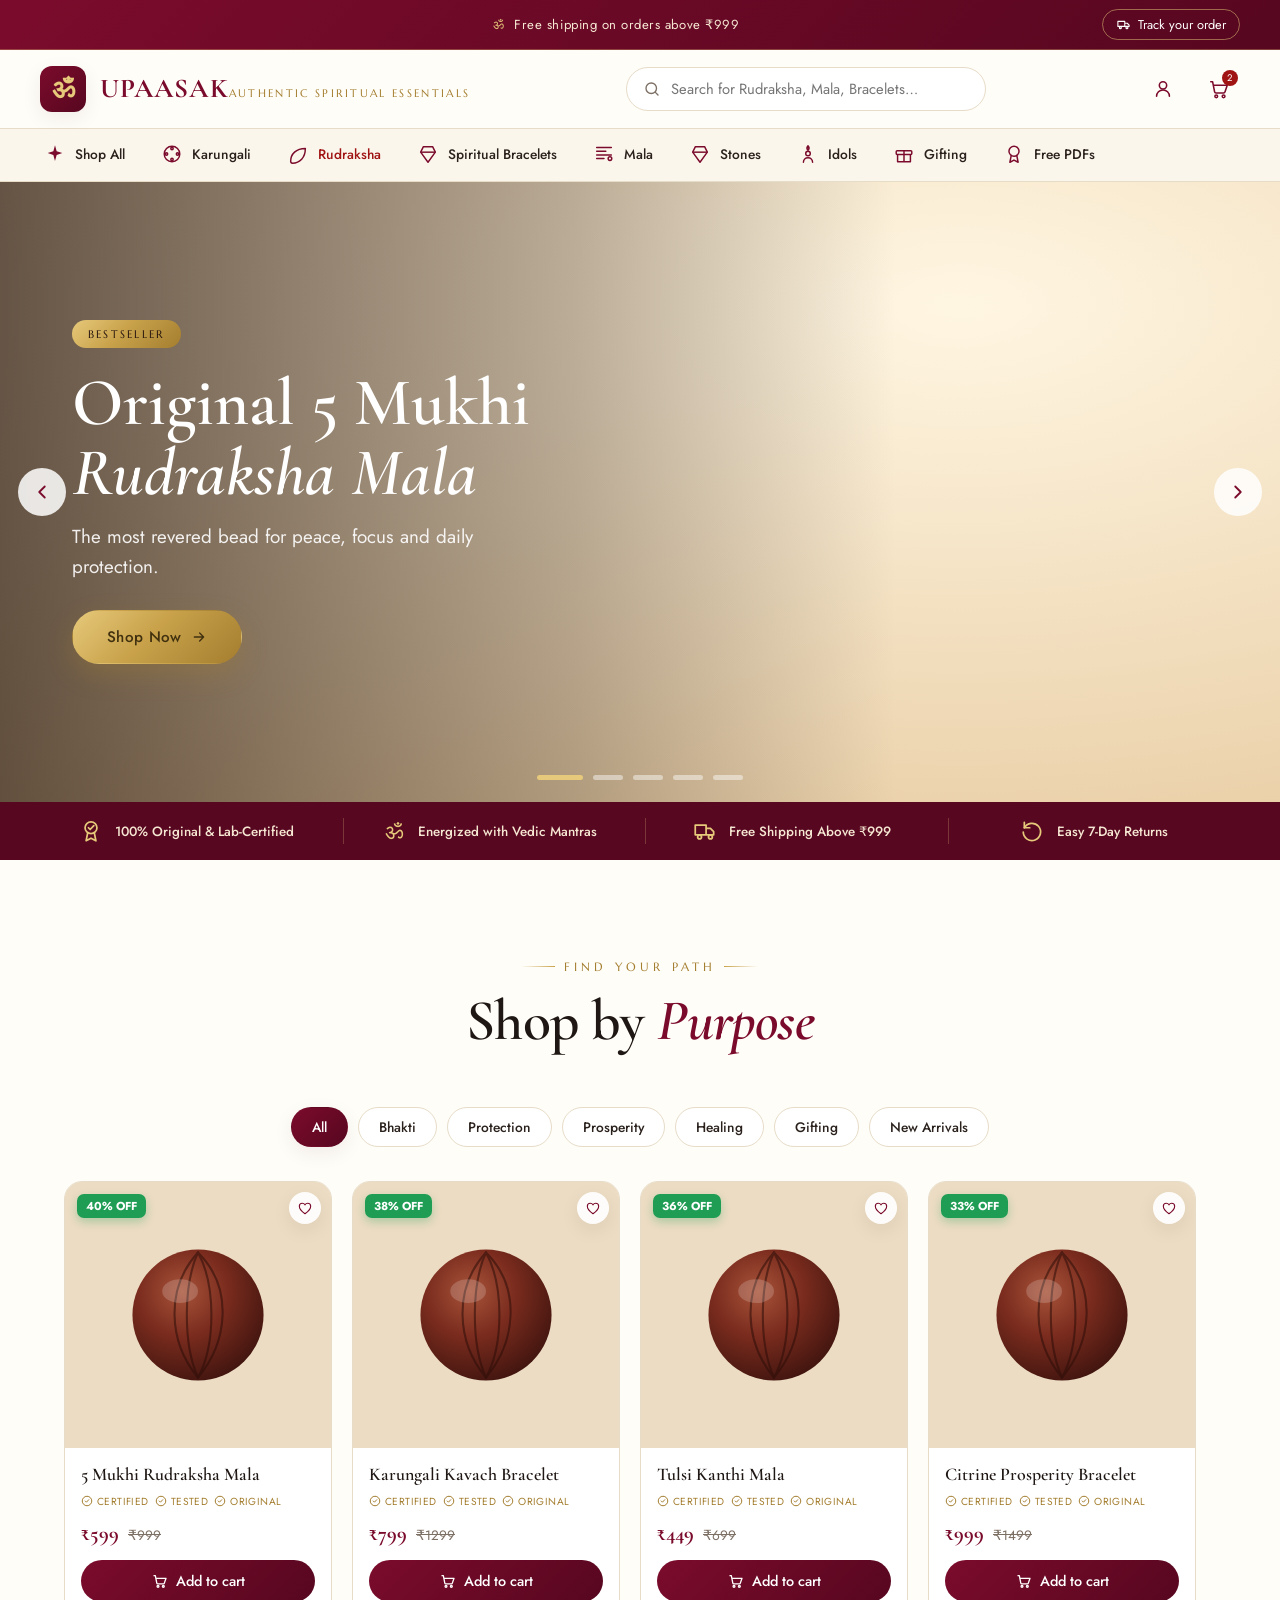
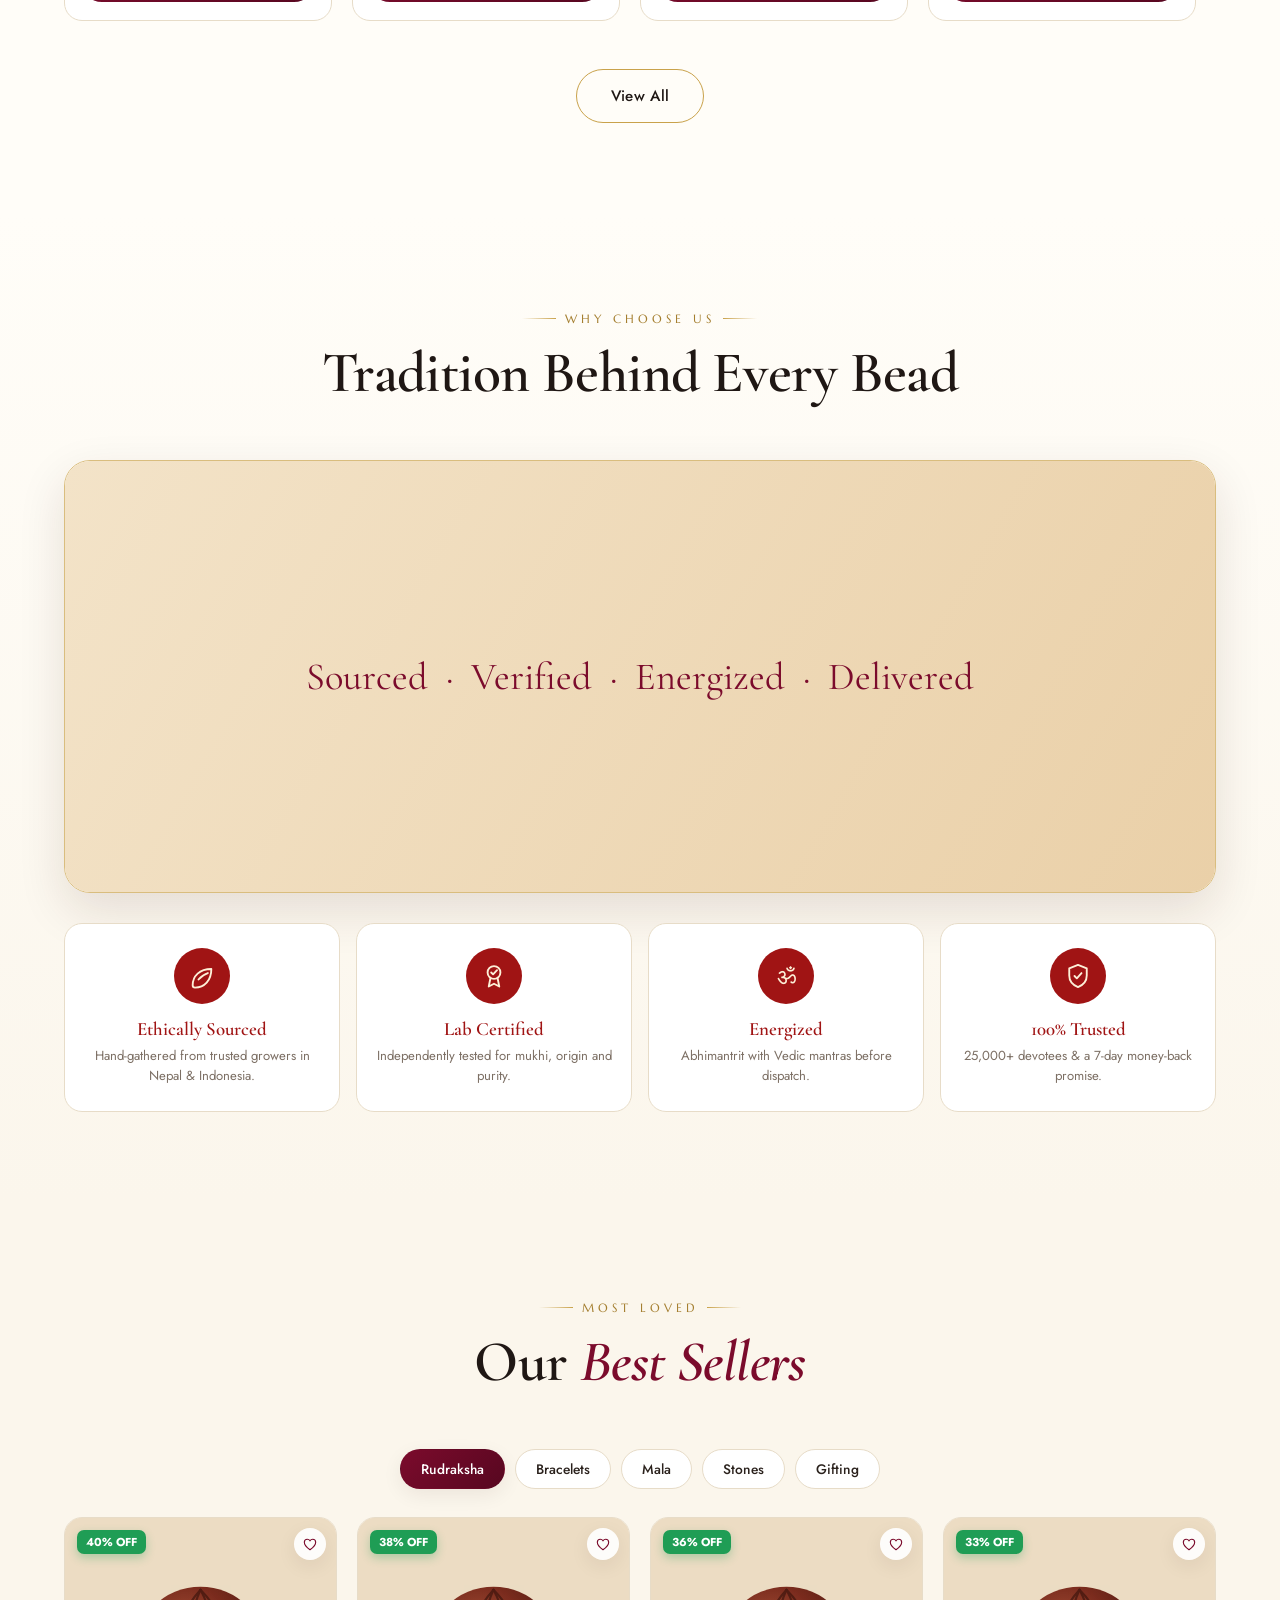
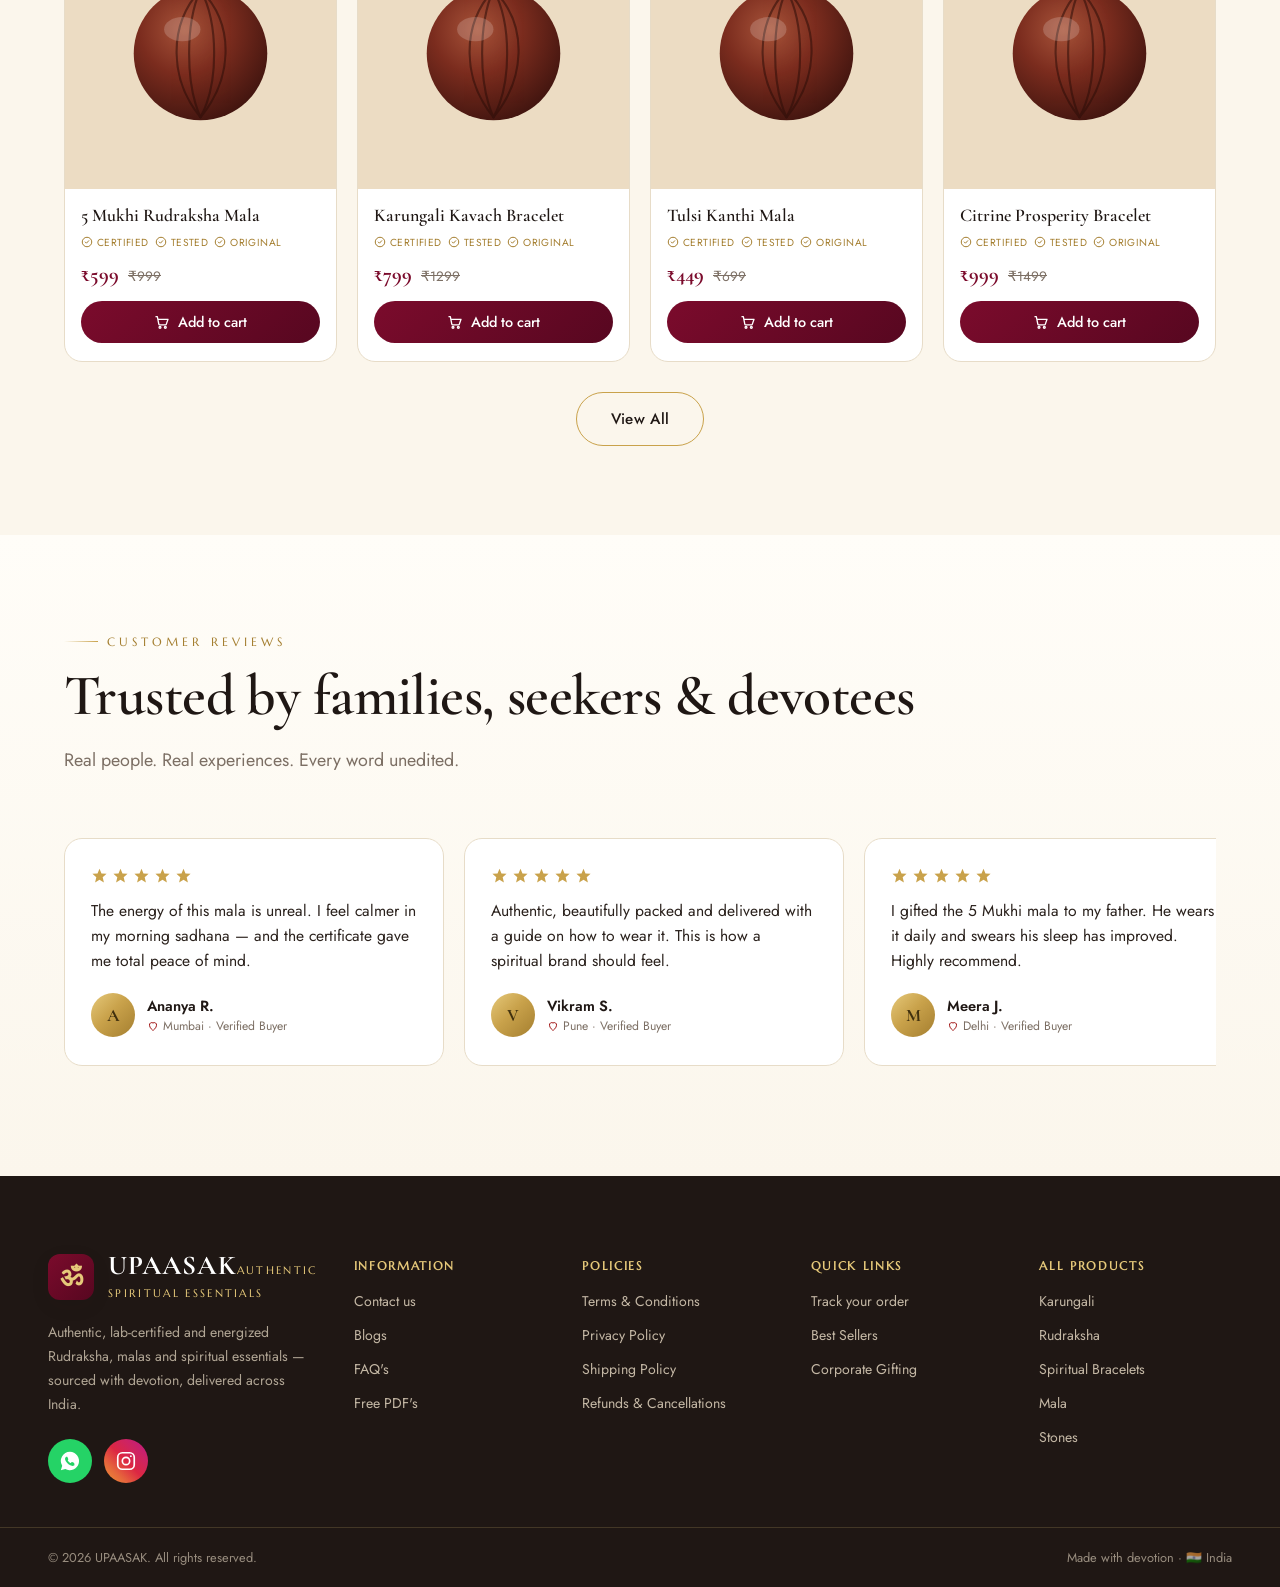
==== commit 2332bbd3: "Rebuild homepage to client brief (announcement, slideshow, shop-by-purpose, best-seller, sitemap) Re" ====
--- a/preview/index.html
+++ b/preview/index.html
@@ -3,300 +3,195 @@
 <head>
 <meta charset="utf-8">
 <meta name="viewport" content="width=device-width, initial-scale=1">
-<title>Upaasak — Home (Preview)</title>
+<title>Upaasak — Home (Client Redesign Preview)</title>
 <link rel="stylesheet" href="../assets/upaasak.css">
-<style>
-  body { margin: 0; background: var(--u-ivory); }
-  /* faux header / footer just for preview context */
-  .pv-head { position: sticky; top: 0; z-index: 50; background: rgba(251,246,236,0.85); backdrop-filter: blur(10px); border-bottom: 1px solid var(--u-line); }
-  .pv-head__in { max-width: var(--u-maxw); margin: 0 auto; padding: 16px clamp(18px,5vw,64px); display: flex; align-items: center; justify-content: space-between; gap: 20px; }
-  .pv-logo { font-family: var(--u-font-display); font-weight: 700; font-size: 1.6rem; color: var(--u-maroon); letter-spacing: .02em; display:flex; align-items:center; gap:10px; }
-  .pv-logo .u-om { font-size: 1.7rem; }
-  .pv-nav { display: flex; gap: 28px; font-family: var(--u-font-label); letter-spacing:.08em; font-size: .8rem; text-transform: uppercase; color: var(--u-ink); }
-  .pv-nav a { color: inherit; text-decoration: none; }
-  .pv-nav a:hover { color: var(--u-maroon); }
-  .pv-head__cta { display:flex; align-items:center; gap:16px; color: var(--u-maroon); }
-  .pv-foot { background: var(--u-charcoal); color: #e9dcc6; text-align:center; padding: 40px 20px; font-family: var(--u-font-body); }
-  .pv-foot .u-om { color: var(--u-gold); font-size: 1.6rem; }
-  @media (max-width: 760px){ .pv-nav { display:none; } }
-</style>
+<style>body{margin:0;background:var(--u-ivory)}</style>
 </head>
 <body>
 
-<!-- ===== Decorative SVG sprite (rudraksha mala) ===== -->
-<svg width="0" height="0" style="position:absolute" aria-hidden="true">
-  <defs>
-    <radialGradient id="beadG" cx="38%" cy="32%" r="75%">
-      <stop offset="0%" stop-color="#a8543a"/>
-      <stop offset="45%" stop-color="#7b2c1e"/>
-      <stop offset="100%" stop-color="#3d130e"/>
-    </radialGradient>
-    <radialGradient id="haloG" cx="50%" cy="45%" r="55%">
-      <stop offset="0%" stop-color="rgba(230,201,122,.55)"/>
-      <stop offset="100%" stop-color="rgba(230,201,122,0)"/>
-    </radialGradient>
-    <linearGradient id="threadG" x1="0" y1="0" x2="0" y2="1">
-      <stop offset="0%" stop-color="#caa24b"/>
-      <stop offset="100%" stop-color="#8a6a26"/>
-    </linearGradient>
-  </defs>
+<!-- bead sprite -->
+<svg width="0" height="0" style="position:absolute" aria-hidden="true"><defs>
+<radialGradient id="beadG" cx="38%" cy="32%" r="75%"><stop offset="0%" stop-color="#a8543a"/><stop offset="45%" stop-color="#7b2c1e"/><stop offset="100%" stop-color="#3d130e"/></radialGradient></defs>
+<symbol id="bead" viewBox="0 0 100 100"><circle cx="50" cy="50" r="44" fill="url(#beadG)"/><g stroke="#2c0d08" stroke-width="1.4" fill="none" opacity=".55" stroke-linecap="round"><path d="M50 8 C 40 30,40 70,50 92"/><path d="M50 8 C 62 30,62 70,50 92"/><path d="M50 8 C 28 32,30 68,50 92"/><path d="M50 8 C 74 32,70 68,50 92"/></g><ellipse cx="38" cy="34" rx="12" ry="8" fill="#fff" opacity=".18"/></symbol></svg>
 
-  <!-- single rudraksha bead -->
-  <symbol id="bead" viewBox="0 0 100 100">
-    <circle cx="50" cy="50" r="44" fill="url(#beadG)"/>
-    <g stroke="#2c0d08" stroke-width="1.4" fill="none" opacity=".55" stroke-linecap="round">
-      <path d="M50 8 C 40 30, 40 70, 50 92"/>
-      <path d="M50 8 C 62 30, 62 70, 50 92"/>
-      <path d="M50 8 C 28 32, 30 68, 50 92"/>
-      <path d="M50 8 C 74 32, 70 68, 50 92"/>
-      <path d="M50 8 C 18 40, 20 60, 50 92" opacity=".4"/>
-      <path d="M50 8 C 84 40, 80 60, 50 92" opacity=".4"/>
-    </g>
-    <g fill="#2c0d08" opacity=".4">
-      <circle cx="44" cy="38" r="1.6"/><circle cx="58" cy="44" r="1.5"/><circle cx="50" cy="58" r="1.7"/>
-      <circle cx="40" cy="56" r="1.3"/><circle cx="62" cy="60" r="1.4"/><circle cx="54" cy="30" r="1.2"/>
-    </g>
-    <ellipse cx="38" cy="34" rx="12" ry="8" fill="#ffffff" opacity=".18"/>
-  </symbol>
+<!-- ANNOUNCEMENT BAR -->
+<section class="u-section u-ann">
+  <div class="u-ann__in">
+    <span class="u-ann__side" aria-hidden="true"></span>
+    <div class="u-ann__rotator" data-announce>
+      <span class="u-ann__msg is-active"><span class="u-om">ॐ</span>Free shipping on orders above ₹999</span>
+      <span class="u-ann__msg"><span class="u-om">ॐ</span>Extra 10% OFF on all prepaid orders</span>
+      <span class="u-ann__msg"><span class="u-om">ॐ</span>100% Original · Lab-Certified · Energized Rudraksha</span>
+    </div>
+    <a class="u-ann__track" href="#"><svg viewBox="0 0 24 24" fill="none" stroke="currentColor" stroke-width="1.7" stroke-linecap="round" stroke-linejoin="round"><path d="M3 7h11v8H3zM14 10h4l3 3v2h-7z"/><circle cx="7" cy="17" r="1.6"/><circle cx="17.5" cy="17" r="1.6"/></svg>Track your order</a>
+  </div>
+</section>
 
-  <!-- hanging mala scene -->
-  <symbol id="mala" viewBox="0 0 360 460">
-    <circle cx="180" cy="250" r="200" fill="url(#haloG)"/>
-    <path d="M180 18 C 176 90, 184 150, 180 210" stroke="url(#threadG)" stroke-width="3" fill="none"/>
-    <use href="#bead" x="164" y="14"  width="30" height="30"/>
-    <use href="#bead" x="160" y="52"  width="34" height="34"/>
-    <use href="#bead" x="166" y="92"  width="32" height="32"/>
-    <use href="#bead" x="158" y="130" width="38" height="38"/>
-    <use href="#bead" x="120" y="190" width="120" height="120"/>
-    <!-- tassel -->
-    <path d="M180 308 C 178 350, 176 390, 174 430 M180 308 C 182 350, 184 392, 186 432 M180 308 C 170 348, 166 388, 162 428 M180 308 C 190 348, 194 388, 198 428"
-          stroke="url(#threadG)" stroke-width="2.4" fill="none" stroke-linecap="round" opacity=".9"/>
-    <circle cx="180" cy="308" r="9" fill="#caa24b"/>
-  </symbol>
-</svg>
-
-<!-- ===== Faux header ===== -->
-<header class="pv-head">
-  <div class="pv-head__in">
-    <div class="pv-logo"><span class="u-om">ॐ</span> UPAASAK</div>
-    <nav class="pv-nav">
-      <a href="#">Rudraksha</a><a href="#">Malas</a><a href="#">Bracelets</a><a href="#">Our Story</a><a href="#">Contact</a>
-    </nav>
-    <div class="pv-head__cta">
-      <svg width="22" height="22" viewBox="0 0 24 24" fill="none" stroke="currentColor" stroke-width="1.6"><circle cx="11" cy="11" r="7"/><path d="m20 20-3.5-3.5"/></svg>
-      <svg width="22" height="22" viewBox="0 0 24 24" fill="none" stroke="currentColor" stroke-width="1.6"><path d="M6 7h13l-1.5 9h-10z"/><path d="M6 7 5 3H3"/><circle cx="9" cy="20" r="1.3"/><circle cx="17" cy="20" r="1.3"/></svg>
-    </div>
-  </div>
-</header>
-
-<!-- ===== Marquee ===== -->
-<section class="u-section u-marquee" aria-label="Announcements">
-  <div class="u-marquee__track">
-    <div class="u-marquee__group">
-      <span class="u-marquee__item"><span class="u-om">ॐ</span>100% Original Rudraksha</span>
-      <span class="u-marquee__item"><span class="u-om">ॐ</span>Lab Certified Authenticity</span>
-      <span class="u-marquee__item"><span class="u-om">ॐ</span>Energized with Vedic Mantras</span>
-      <span class="u-marquee__item"><span class="u-om">ॐ</span>Free Shipping Across India</span>
-      <span class="u-marquee__item"><span class="u-om">ॐ</span>Cash on Delivery Available</span>
-      <span class="u-marquee__item"><span class="u-om">ॐ</span>Easy 7-Day Returns</span>
-    </div>
-    <div class="u-marquee__group" aria-hidden="true">
-      <span class="u-marquee__item"><span class="u-om">ॐ</span>100% Original Rudraksha</span>
-      <span class="u-marquee__item"><span class="u-om">ॐ</span>Lab Certified Authenticity</span>
-      <span class="u-marquee__item"><span class="u-om">ॐ</span>Energized with Vedic Mantras</span>
-      <span class="u-marquee__item"><span class="u-om">ॐ</span>Free Shipping Across India</span>
-      <span class="u-marquee__item"><span class="u-om">ॐ</span>Cash on Delivery Available</span>
-      <span class="u-marquee__item"><span class="u-om">ॐ</span>Easy 7-Day Returns</span>
+<!-- BRAND BAR -->
+<section class="u-section u-brandbar">
+  <div class="u-brandbar__in">
+    <a class="u-lockup" href="#"><span class="u-lockup__mark">ॐ</span><span><span class="u-lockup__name">UPAASAK</span><span class="u-lockup__slogan">Authentic Spiritual Essentials</span></span></a>
+    <form class="u-search" onsubmit="return false"><svg viewBox="0 0 24 24" fill="none" stroke="currentColor" stroke-width="1.8"><circle cx="11" cy="11" r="7"/><path d="m20 20-3.5-3.5" stroke-linecap="round"/></svg><input type="search" placeholder="Search for Rudraksha, Mala, Bracelets…"></form>
+    <div class="u-brandbar__tools">
+      <a class="u-icon-btn" href="#" aria-label="Account"><svg viewBox="0 0 24 24" fill="none" stroke="currentColor" stroke-width="1.7"><circle cx="12" cy="8" r="4"/><path d="M5 20c0-3.9 3.1-7 7-7s7 3.1 7 7" stroke-linecap="round"/></svg></a>
+      <a class="u-icon-btn" href="#" aria-label="Cart"><svg viewBox="0 0 24 24" fill="none" stroke="currentColor" stroke-width="1.7" stroke-linecap="round" stroke-linejoin="round"><circle cx="9" cy="20" r="1.5"/><circle cx="17" cy="20" r="1.5"/><path d="M3 4h2l2.2 11.2a1.5 1.5 0 0 0 1.5 1.2h8.3a1.5 1.5 0 0 0 1.5-1.2L21 8H6"/></svg><span class="u-badge">2</span></a>
     </div>
   </div>
 </section>
 
-<!-- ===== Hero ===== -->
-<section class="u-section u-hero">
+<!-- CATEGORY NAV -->
+<section class="u-section u-catnav">
+  <nav class="u-catnav__in" aria-label="Categories" id="catnav"></nav>
+</section>
+
+<!-- BANNER SLIDESHOW -->
+<section class="u-section u-slides" data-slideshow data-interval="6000" aria-label="Banners">
+  <div class="u-slides__track" id="slides"></div>
+  <button class="u-slides__arrow u-slides__arrow--prev" aria-label="Previous"><svg viewBox="0 0 24 24" fill="none" stroke="currentColor" stroke-width="2" stroke-linecap="round" stroke-linejoin="round"><path d="M15 6l-6 6 6 6"/></svg></button>
+  <button class="u-slides__arrow u-slides__arrow--next" aria-label="Next"><svg viewBox="0 0 24 24" fill="none" stroke="currentColor" stroke-width="2" stroke-linecap="round" stroke-linejoin="round"><path d="M9 6l6 6-6 6"/></svg></button>
+  <div class="u-slides__dots" id="dots"></div>
+</section>
+
+<!-- TRUST BAR -->
+<section class="u-section u-trustbar">
+  <div class="u-trustbar__in">
+    <div class="u-trustbar__item"><svg viewBox="0 0 24 24" fill="none" stroke="currentColor" stroke-width="1.6" stroke-linecap="round" stroke-linejoin="round"><circle cx="12" cy="9" r="5.5"/><path d="M9 13.5 7.5 21l4.5-2.4L16.5 21 15 13.5"/><path d="m9.6 9 1.6 1.6L14.6 7"/></svg><span>100% Original &amp; Lab-Certified</span></div>
+    <div class="u-trustbar__item"><svg viewBox="0 0 24 24" fill="currentColor"><text x="12" y="19" text-anchor="middle" font-size="20" font-family="Marcellus, serif">ॐ</text></svg><span>Energized with Vedic Mantras</span></div>
+    <div class="u-trustbar__item"><svg viewBox="0 0 24 24" fill="none" stroke="currentColor" stroke-width="1.6" stroke-linecap="round" stroke-linejoin="round"><path d="M3 6.5h10v9H3zM13 9.5h4l3 3v3h-7z"/><circle cx="7" cy="17.5" r="1.8"/><circle cx="17" cy="17.5" r="1.8"/></svg><span>Free Shipping Above ₹999</span></div>
+    <div class="u-trustbar__item"><svg viewBox="0 0 24 24" fill="none" stroke="currentColor" stroke-width="1.6" stroke-linecap="round" stroke-linejoin="round"><path d="M4 9a8 8 0 1 1-1 4"/><path d="M4 4v5h5"/></svg><span>Easy 7-Day Returns</span></div>
+  </div>
+</section>
+
+<!-- SHOP BY PURPOSE -->
+<section class="u-section u-sec u-sec--paper">
+  <div class="u-wrap" data-tabs>
+    <div class="u-section-head is-centered"><span class="u-eyebrow is-centered" data-reveal>Find Your Path</span><h2 class="u-title" data-reveal style="--d:60ms">Shop by <em>Purpose</em></h2></div>
+    <div class="u-pills u-pills--center" id="purposePills"></div>
+    <div id="purposePanels"></div>
+  </div>
+</section>
+
+<!-- WHY CHOOSE US -->
+<section class="u-section u-why">
   <div class="u-wrap">
-    <div class="u-hero__grid">
-      <div class="u-hero__content">
-        <span class="u-hero__chip" data-reveal style="--d:0ms"><span class="u-dot"></span>Energized & Authentic Rudraksha</span>
-        <h1 class="u-hero__title" data-reveal style="--d:80ms">Awaken Your <em>Inner Devotion</em></h1>
-        <p class="u-hero__sub" data-reveal style="--d:180ms">Hand-selected, lab-certified Rudraksha malas &amp; bracelets — abhimantrit with sacred mantras to bring peace, focus and divine protection into your everyday sadhana.</p>
-        <div class="u-hero__cta" data-reveal style="--d:280ms">
-          <a href="#" class="u-btn u-btn--primary">Shop the Collection <svg viewBox="0 0 24 24" fill="none" stroke="currentColor" stroke-width="2"><path d="M5 12h14M13 6l6 6-6 6" stroke-linecap="round" stroke-linejoin="round"/></svg></a>
-          <a href="#" class="u-btn u-btn--ghost">Find Your Rudraksha</a>
-        </div>
-        <div class="u-hero__trust" data-reveal style="--d:380ms">
-          <div class="u-hero__trust-item"><strong><span data-count="25000" data-suffix="+">25000+</span></strong><span>Happy Devotees</span></div>
-          <span class="u-hero__trust-sep"></span>
-          <div class="u-hero__trust-item"><strong><span data-count="100" data-suffix="%">100%</span></strong><span>Original &amp; Certified</span></div>
-          <span class="u-hero__trust-sep"></span>
-          <div class="u-hero__trust-item"><strong><span data-count="4.9" data-suffix="★">4.9★</span></strong><span>Avg. Rating</span></div>
-        </div>
-      </div>
-      <div class="u-hero__media" data-reveal="zoom" style="--d:200ms">
-        <span class="u-hero__halo"></span>
-        <div class="u-hero__frame">
-          <svg viewBox="0 0 360 460" preserveAspectRatio="xMidYMid slice" style="width:100%;height:100%"><use href="#mala"/></svg>
-        </div>
-        <div class="u-hero__badge"><small>Up to</small><strong>40% OFF</strong></div>
-        <div class="u-hero__seal"><svg viewBox="0 0 24 24" fill="none" stroke="currentColor" stroke-width="2"><path d="M12 2l2.5 5 5.5.8-4 3.9.9 5.5L12 20.5 7.6 22.7l.9-5.5-4-3.9 5.5-.8L12 2z" stroke-linejoin="round"/></svg> Lab Certified</div>
-      </div>
+    <div class="u-section-head is-centered"><span class="u-eyebrow is-centered" data-reveal>Why Choose Us</span><h2 class="u-title" data-reveal style="--d:60ms">Tradition Behind Every Bead</h2></div>
+    <div class="u-why__banner" data-reveal="zoom"><div class="u-why__banner-ph">Sourced &nbsp;·&nbsp; Verified &nbsp;·&nbsp; Energized &nbsp;·&nbsp; Delivered</div></div>
+    <div class="u-why__usps">
+      <div class="u-why__usp" data-reveal style="--d:0ms"><div class="u-why__usp-ico"><svg viewBox="0 0 24 24" fill="none" stroke="currentColor" stroke-width="1.6" stroke-linecap="round" stroke-linejoin="round"><path d="M4 20c0-8 6-14 16-14 0 10-6 16-14 16-2 0-2-2-2-2Z"/><path d="M9 15c2.5-3 5-4.5 8-5.5"/></svg></div><h4>Ethically Sourced</h4><p>Hand-gathered from trusted growers in Nepal &amp; Indonesia.</p></div>
+      <div class="u-why__usp" data-reveal style="--d:90ms"><div class="u-why__usp-ico"><svg viewBox="0 0 24 24" fill="none" stroke="currentColor" stroke-width="1.6" stroke-linecap="round" stroke-linejoin="round"><circle cx="12" cy="9" r="5.5"/><path d="M9 13.5 7.5 21l4.5-2.4L16.5 21 15 13.5"/><path d="m9.6 9 1.6 1.6L14.6 7"/></svg></div><h4>Lab Certified</h4><p>Independently tested for mukhi, origin and purity.</p></div>
+      <div class="u-why__usp" data-reveal style="--d:180ms"><div class="u-why__usp-ico"><svg viewBox="0 0 24 24" fill="currentColor"><text x="12" y="19" text-anchor="middle" font-size="20" font-family="Marcellus, serif">ॐ</text></svg></div><h4>Energized</h4><p>Abhimantrit with Vedic mantras before dispatch.</p></div>
+      <div class="u-why__usp" data-reveal style="--d:270ms"><div class="u-why__usp-ico"><svg viewBox="0 0 24 24" fill="none" stroke="currentColor" stroke-width="1.6" stroke-linecap="round" stroke-linejoin="round"><path d="M12 2.5 4.5 5.5v6c0 4.6 3.2 8.2 7.5 10 4.3-1.8 7.5-5.4 7.5-10v-6L12 2.5Z"/><path d="m9 12 2 2 4-4.5"/></svg></div><h4>100% Trusted</h4><p>25,000+ devotees &amp; a 7-day money-back promise.</p></div>
     </div>
   </div>
 </section>
 
-<!-- ===== Trust strip ===== -->
-<section class="u-section u-trust">
-  <div class="u-wrap">
-    <div class="u-section-head is-centered">
-      <span class="u-eyebrow is-centered" data-reveal>The Upaasak Promise</span>
-      <h2 class="u-title" data-reveal style="--d:80ms">Sacred. Certified. Trusted.</h2>
-    </div>
-    <div class="u-trust__grid">
-      <div class="u-trust__card" data-reveal style="--d:0ms"><div class="u-trust__icon"><svg viewBox="0 0 24 24" fill="none" stroke="currentColor" stroke-width="1.6" stroke-linecap="round" stroke-linejoin="round"><circle cx="12" cy="9" r="5.5"/><path d="M9 13.5 7.5 21l4.5-2.4L16.5 21 15 13.5"/><path d="m9.6 9 1.6 1.6L14.6 7"/></svg></div><h3>Lab Certified</h3><p>Every bead verified for authenticity &amp; origin.</p></div>
-      <div class="u-trust__card" data-reveal style="--d:90ms"><div class="u-trust__icon"><svg viewBox="0 0 24 24" fill="currentColor"><text x="12" y="19" text-anchor="middle" font-size="20" font-family="Marcellus, serif">ॐ</text></svg></div><h3>Energized &amp; Abhimantrit</h3><p>Activated with Vedic mantras before dispatch.</p></div>
-      <div class="u-trust__card" data-reveal style="--d:180ms"><div class="u-trust__icon"><svg viewBox="0 0 24 24" fill="none" stroke="currentColor" stroke-width="1.6" stroke-linecap="round" stroke-linejoin="round"><path d="M4 20c0-8 6-14 16-14 0 10-6 16-14 16-2 0-2-2-2-2Z"/><path d="M9 15c2.5-3 5-4.5 8-5.5"/></svg></div><h3>100% Natural</h3><p>Hand-picked, untreated, ethically sourced beads.</p></div>
-      <div class="u-trust__card" data-reveal style="--d:270ms"><div class="u-trust__icon"><svg viewBox="0 0 24 24" fill="none" stroke="currentColor" stroke-width="1.6" stroke-linecap="round" stroke-linejoin="round"><path d="M3 6.5h10v9H3zM13 9.5h4l3 3v3h-7z"/><circle cx="7" cy="17.5" r="1.8"/><circle cx="17" cy="17.5" r="1.8"/></svg></div><h3>Free &amp; Fast Shipping</h3><p>Carefully packed, delivered across India free.</p></div>
-    </div>
+<!-- BEST SELLER -->
+<section class="u-section u-sec u-sec--ivory">
+  <div class="u-wrap" data-tabs>
+    <div class="u-section-head is-centered"><span class="u-eyebrow is-centered" data-reveal>Most Loved</span><h2 class="u-title" data-reveal style="--d:60ms">Our <em>Best Sellers</em></h2></div>
+    <div class="u-pills u-pills--center" id="bestPills"></div>
+    <div id="bestPanels"></div>
   </div>
 </section>
 
-<!-- ===== Collections ===== -->
-<section class="u-section u-collections">
-  <div class="u-wrap">
-    <div class="u-section-head is-centered">
-      <span class="u-eyebrow is-centered" data-reveal>Curated Collections</span>
-      <h2 class="u-title" data-reveal style="--d:80ms">Shop by Sacred Intention</h2>
-      <p class="u-lead" data-reveal style="--d:160ms">From the single-faced 1 Mukhi to the divine 5 Mukhi mala — discover the bead that aligns with your spiritual path.</p>
-    </div>
-    <div class="u-collections__grid">
-      <a href="#" class="u-coll-card" data-reveal="zoom" style="--d:0ms"><svg class="u-coll-card__img" viewBox="0 0 100 100" preserveAspectRatio="xMidYMid slice"><rect width="100" height="100" fill="#e7d0ad"/><use href="#bead" x="20" y="22" width="60" height="60"/></svg><span class="u-coll-card__veil"></span><span class="u-coll-card__edge"></span><span class="u-coll-card__body"><span class="u-coll-card__label">Most Popular</span><h3 class="u-coll-card__title">5 Mukhi Rudraksha Malas</h3><span class="u-coll-card__go">Shop Now <svg viewBox="0 0 24 24" fill="none" stroke="currentColor" stroke-width="2"><path d="M5 12h14M13 6l6 6-6 6" stroke-linecap="round" stroke-linejoin="round"/></svg></span></span></a>
-      <a href="#" class="u-coll-card" data-reveal="zoom" style="--d:90ms"><svg class="u-coll-card__img" viewBox="0 0 100 100" preserveAspectRatio="xMidYMid slice"><rect width="100" height="100" fill="#dcc09a"/><use href="#bead" x="20" y="22" width="60" height="60"/></svg><span class="u-coll-card__veil"></span><span class="u-coll-card__edge"></span><span class="u-coll-card__body"><span class="u-coll-card__label">For Daily Devotion</span><h3 class="u-coll-card__title">Japa &amp; Meditation Malas</h3><span class="u-coll-card__go">Shop Now <svg viewBox="0 0 24 24" fill="none" stroke="currentColor" stroke-width="2"><path d="M5 12h14M13 6l6 6-6 6" stroke-linecap="round" stroke-linejoin="round"/></svg></span></span></a>
-      <a href="#" class="u-coll-card" data-reveal="zoom" style="--d:180ms"><svg class="u-coll-card__img" viewBox="0 0 100 100" preserveAspectRatio="xMidYMid slice"><rect width="100" height="100" fill="#e7d0ad"/><use href="#bead" x="20" y="22" width="60" height="60"/></svg><span class="u-coll-card__veil"></span><span class="u-coll-card__edge"></span><span class="u-coll-card__body"><span class="u-coll-card__label">Rare &amp; Powerful</span><h3 class="u-coll-card__title">Premium Multi-Mukhi</h3><span class="u-coll-card__go">Shop Now <svg viewBox="0 0 24 24" fill="none" stroke="currentColor" stroke-width="2"><path d="M5 12h14M13 6l6 6-6 6" stroke-linecap="round" stroke-linejoin="round"/></svg></span></span></a>
-      <a href="#" class="u-coll-card" data-reveal="zoom" style="--d:270ms"><svg class="u-coll-card__img" viewBox="0 0 100 100" preserveAspectRatio="xMidYMid slice"><rect width="100" height="100" fill="#dcc09a"/><use href="#bead" x="20" y="22" width="60" height="60"/></svg><span class="u-coll-card__veil"></span><span class="u-coll-card__edge"></span><span class="u-coll-card__body"><span class="u-coll-card__label">Everyday Grace</span><h3 class="u-coll-card__title">Bracelets &amp; Accessories</h3><span class="u-coll-card__go">Shop Now <svg viewBox="0 0 24 24" fill="none" stroke="currentColor" stroke-width="2"><path d="M5 12h14M13 6l6 6-6 6" stroke-linecap="round" stroke-linejoin="round"/></svg></span></span></a>
-    </div>
-  </div>
+<!-- REVIEWS -->
+<section class="u-section u-revx">
+  <div class="u-wrap"><div class="u-section-head"><span class="u-eyebrow" data-reveal>Customer Reviews</span><h2 class="u-title" data-reveal style="--d:60ms">Trusted by families, seekers &amp; devotees</h2><p class="u-lead" data-reveal style="--d:120ms">Real people. Real experiences. Every word unedited.</p></div></div>
+  <div class="u-wrap"><div class="u-revx__scroll" id="reviews" data-reveal></div></div>
 </section>
 
-<!-- ===== Benefits ===== -->
-<section class="u-section u-benefits">
-  <div class="u-wrap">
-    <div class="u-section-head is-centered">
-      <span class="u-eyebrow is-centered" data-reveal>Why Rudraksha</span>
-      <h2 class="u-title" data-reveal style="--d:80ms">The Power of the Sacred Bead</h2>
-      <p class="u-lead" data-reveal style="--d:160ms">Worn by sages for millennia, Rudraksha is believed to harmonise body, mind and spirit.</p>
+<!-- SITEMAP FOOTER -->
+<section class="u-section u-site">
+  <div class="u-site__grid">
+    <div class="u-site__brand">
+      <a class="u-lockup" href="#"><span class="u-lockup__mark">ॐ</span><span><span class="u-lockup__name">UPAASAK</span><span class="u-lockup__slogan">Authentic Spiritual Essentials</span></span></a>
+      <p>Authentic, lab-certified and energized Rudraksha, malas and spiritual essentials — sourced with devotion, delivered across India.</p>
+      <div class="u-site__social">
+        <a class="wa" href="#" aria-label="WhatsApp"><svg viewBox="0 0 24 24" fill="currentColor"><path d="M12 2a10 10 0 0 0-8.5 15.2L2 22l4.9-1.3A10 10 0 1 0 12 2Zm5.1 14.1c-.2.6-1.2 1.1-1.7 1.2-.5.1-1 .2-3.2-.7-2.7-1.1-4.4-3.8-4.5-4-.1-.2-1.1-1.4-1.1-2.7s.7-1.9.9-2.2c.2-.2.5-.3.7-.3h.5c.2 0 .4 0 .6.5l.8 1.9c.1.2.1.4 0 .5l-.4.5c-.1.2-.3.3-.1.6.1.2.6 1 1.3 1.6.9.8 1.6 1 1.8 1.1.2.1.4.1.5-.1l.6-.8c.2-.2.4-.2.6-.1l1.8.9c.2.1.4.2.4.3.1.2.1.7-.1 1.3Z"/></svg></a>
+        <a class="ig" href="#" aria-label="Instagram"><svg viewBox="0 0 24 24" fill="none" stroke="currentColor" stroke-width="1.8"><rect x="3" y="3" width="18" height="18" rx="5"/><circle cx="12" cy="12" r="4"/><circle cx="17.3" cy="6.7" r="1" fill="currentColor" stroke="none"/></svg></a>
+      </div>
     </div>
-    <div class="u-benefits__grid">
-      <article class="u-benefit" data-reveal style="--d:0ms"><div class="u-benefit__icon"><svg viewBox="0 0 24 24" fill="none" stroke="currentColor" stroke-width="1.6" stroke-linecap="round" stroke-linejoin="round"><circle cx="12" cy="12" r="9"/><path d="M12 3v18M12 12 5.5 18.5M12 12l6.5 6.5"/></svg></div><h3>Inner Peace</h3><p>Calms the nervous system and quietens a restless mind during meditation.</p></article>
-      <article class="u-benefit" data-reveal style="--d:90ms"><div class="u-benefit__icon"><svg viewBox="0 0 24 24" fill="none" stroke="currentColor" stroke-width="1.6" stroke-linecap="round" stroke-linejoin="round"><circle cx="12" cy="12" r="8.5"/><circle cx="12" cy="12" r="4"/><circle cx="12" cy="12" r="0.6" fill="currentColor"/></svg></div><h3>Clarity &amp; Focus</h3><p>Sharpens concentration and supports a steady, devoted practice.</p></article>
-      <article class="u-benefit" data-reveal style="--d:180ms"><div class="u-benefit__icon"><svg viewBox="0 0 24 24" fill="none" stroke="currentColor" stroke-width="1.6" stroke-linecap="round" stroke-linejoin="round"><path d="M12 2.5 4.5 5.5v6c0 4.6 3.2 8.2 7.5 10 4.3-1.8 7.5-5.4 7.5-10v-6L12 2.5Z"/><path d="M12 8v4.5M12 15.5v.5"/></svg></div><h3>Divine Protection</h3><p>Traditionally worn as a shield against negative energy and harm.</p></article>
-      <article class="u-benefit" data-reveal style="--d:270ms"><div class="u-benefit__icon"><svg viewBox="0 0 24 24" fill="none" stroke="currentColor" stroke-width="1.6" stroke-linecap="round" stroke-linejoin="round"><path d="M12 20.5C7 17 3.5 13.5 3.5 9.3 3.5 6.6 5.6 4.8 8 4.8c1.7 0 3.1.9 4 2.3.9-1.4 2.3-2.3 4-2.3 2.4 0 4.5 1.8 4.5 4.5 0 4.2-3.5 7.7-8.5 11.2Z"/></svg></div><h3>Vital Balance</h3><p>Believed to stabilise blood pressure, energy and emotional wellbeing.</p></article>
-    </div>
+    <div class="u-site__col"><h4>Information</h4><ul><li><a href="#">Contact us</a></li><li><a href="#">Blogs</a></li><li><a href="#">FAQ's</a></li><li><a href="#">Free PDF's</a></li></ul></div>
+    <div class="u-site__col"><h4>Policies</h4><ul><li><a href="#">Terms &amp; Conditions</a></li><li><a href="#">Privacy Policy</a></li><li><a href="#">Shipping Policy</a></li><li><a href="#">Refunds &amp; Cancellations</a></li></ul></div>
+    <div class="u-site__col"><h4>Quick Links</h4><ul><li><a href="#">Track your order</a></li><li><a href="#">Best Sellers</a></li><li><a href="#">Corporate Gifting</a></li></ul></div>
+    <div class="u-site__col"><h4>All Products</h4><ul><li><a href="#">Karungali</a></li><li><a href="#">Rudraksha</a></li><li><a href="#">Spiritual Bracelets</a></li><li><a href="#">Mala</a></li><li><a href="#">Stones</a></li></ul></div>
   </div>
+  <div class="u-site__bar"><span>© 2026 UPAASAK. All rights reserved.</span><span>Made with devotion · 🇮🇳 India</span></div>
 </section>
 
-<!-- ===== Story ===== -->
-<section class="u-section u-story">
-  <div class="u-wrap">
-    <div class="u-story__grid">
-      <div class="u-story__media" data-reveal="left">
-        <svg viewBox="0 0 360 450" style="width:100%;border-radius:var(--u-radius-lg);background:var(--u-grad-ivory);display:block"><use href="#mala"/></svg>
-        <div class="u-story__stat"><strong>100%</strong><span>Hand-verified</span></div>
-      </div>
-      <div class="u-story__content" data-reveal="right">
-        <span class="u-eyebrow">Our Story</span>
-        <h2 class="u-title">Rooted in Faith, Guided by Tradition</h2>
-        <div class="u-lead"><p>At Upaasak, we believe spirituality belongs in everyday life. Inspired by the timeless significance of Rudraksha, we travel to trusted sources in Nepal and India to bring you beads that are pure, potent and ethically gathered.</p></div>
-        <ul class="u-story__points">
-          <li><svg viewBox="0 0 24 24" fill="none" stroke="currentColor" stroke-width="1.8" stroke-linecap="round" stroke-linejoin="round"><circle cx="12" cy="12" r="9.2"/><path d="m8.5 12 2.4 2.4 4.6-5"/></svg><span>Sourced from sacred origins in Nepal &amp; Indonesia</span></li>
-          <li><svg viewBox="0 0 24 24" fill="none" stroke="currentColor" stroke-width="1.8" stroke-linecap="round" stroke-linejoin="round"><circle cx="12" cy="12" r="9.2"/><path d="m8.5 12 2.4 2.4 4.6-5"/></svg><span>Each bead lab-tested for authenticity</span></li>
-          <li><svg viewBox="0 0 24 24" fill="none" stroke="currentColor" stroke-width="1.8" stroke-linecap="round" stroke-linejoin="round"><circle cx="12" cy="12" r="9.2"/><path d="m8.5 12 2.4 2.4 4.6-5"/></svg><span>Energized with Vedic mantras before it reaches you</span></li>
-        </ul>
-        <a href="#" class="u-btn u-btn--primary">Read Our Story</a>
-        <div class="u-story__sign">— With devotion, Team Upaasak</div>
-      </div>
-    </div>
-  </div>
-</section>
+<script>
+/* ---- mock data to render the collection-driven rows in the static preview ---- */
+(function(){
+  var cats = [['Shop All','sparkle'],['Karungali','bead'],['Rudraksha','leaf'],['Spiritual Bracelets','gem'],['Mala','mantra'],['Stones','gem'],['Idols','deity'],['Gifting','gift'],['Free PDFs','certificate']];
+  var ico = {
+    sparkle:'<svg viewBox="0 0 24 24" fill="currentColor"><path d="M12 2.5 13.8 9 20 11l-6.2 2L12 19.5 10.2 13 4 11l6.2-2L12 2.5Z"/></svg>',
+    bead:'<svg viewBox="0 0 24 24" fill="none" stroke="currentColor" stroke-width="1.6"><circle cx="12" cy="12" r="8.5"/><circle cx="12" cy="6" r="1.3"/><circle cx="18" cy="12" r="1.3"/><circle cx="12" cy="18" r="1.3"/><circle cx="6" cy="12" r="1.3"/></svg>',
+    leaf:'<svg viewBox="0 0 24 24" fill="none" stroke="currentColor" stroke-width="1.6" stroke-linecap="round" stroke-linejoin="round"><path d="M4 20c0-8 6-14 16-14 0 10-6 16-14 16-2 0-2-2-2-2Z"/></svg>',
+    gem:'<svg viewBox="0 0 24 24" fill="none" stroke="currentColor" stroke-width="1.6" stroke-linejoin="round"><path d="m12 21-8-11 3-6h10l3 6-8 11Z"/><path d="M4 10h16"/></svg>',
+    mantra:'<svg viewBox="0 0 24 24" fill="none" stroke="currentColor" stroke-width="1.6" stroke-linecap="round"><path d="M4 5h16M4 9h10M4 13h16M4 17h8"/><circle cx="18.5" cy="17" r="2"/></svg>',
+    deity:'<svg viewBox="0 0 24 24" fill="none" stroke="currentColor" stroke-width="1.6" stroke-linecap="round" stroke-linejoin="round"><path d="M12 3c1.5 1.6 1.5 3.4 0 5-1.5-1.6-1.5-3.4 0-5Z"/><circle cx="12" cy="11.5" r="2.5"/><path d="M7 21c0-3 2.2-5 5-5s5 2 5 5"/></svg>',
+    gift:'<svg viewBox="0 0 24 24" fill="none" stroke="currentColor" stroke-width="1.6" stroke-linejoin="round"><rect x="3.5" y="8.5" width="17" height="4" rx="1"/><path d="M5 12.5v8h14v-8M12 8.5v12"/></svg>',
+    certificate:'<svg viewBox="0 0 24 24" fill="none" stroke="currentColor" stroke-width="1.6" stroke-linecap="round" stroke-linejoin="round"><circle cx="12" cy="9" r="5.5"/><path d="M9 13.5 7.5 21l4.5-2.4L16.5 21 15 13.5"/></svg>'
+  };
+  document.getElementById('catnav').innerHTML = cats.map(function(c){
+    return '<a class="u-catnav__item'+(c[0]==='Rudraksha'?' is-active':'')+'" href="#">'+(ico[c[1]]||'')+c[0]+'</a>';
+  }).join('');
 
-<!-- ===== Process ===== -->
-<section class="u-section u-process">
-  <div class="u-wrap">
-    <div class="u-section-head is-centered">
-      <span class="u-eyebrow is-centered" data-reveal>From Sacred Source to You</span>
-      <h2 class="u-title" data-reveal style="--d:80ms">Crafted With Care &amp; Reverence</h2>
-      <p class="u-lead" data-reveal style="--d:160ms">Every Upaasak mala passes through a deliberate, devotional journey before it reaches your hands.</p>
-    </div>
-    <div class="u-process__grid">
-      <div class="u-step" data-reveal style="--d:0ms"><div class="u-step__num"></div><h3>Sourced</h3><p>Hand-gathered from trusted growers in Nepal &amp; Indonesia.</p></div>
-      <div class="u-step" data-reveal style="--d:110ms"><div class="u-step__num"></div><h3>Verified</h3><p>Each bead lab-tested for mukhi, origin and purity.</p></div>
-      <div class="u-step" data-reveal style="--d:220ms"><div class="u-step__num"></div><h3>Energized</h3><p>Abhimantrit by priests with the appropriate Vedic mantras.</p></div>
-      <div class="u-step" data-reveal style="--d:330ms"><div class="u-step__num"></div><h3>Delivered</h3><p>Wrapped with a certificate, care guide and free shipping.</p></div>
-    </div>
-  </div>
-</section>
+  var slidesData = [
+    ['Bestseller','Original 5 Mukhi <em>Rudraksha Mala</em>','The most revered bead for peace, focus and daily protection.'],
+    ['Rare & Powerful','Karungali <em>Sacred Wood</em>','Ancient ebony beads cherished for grounding and protection.'],
+    ['For Daily Devotion','Japa & <em>Meditation Malas</em>','108-bead malas crafted for your mantra practice.'],
+    ['Healing Energy','Gemstone <em>Bracelets</em>','Certified natural stones aligned to your intention.'],
+    ['Thoughtful Gifts','Spiritual <em>Gifting</em>','Beautifully packaged blessings for your loved ones.']
+  ];
+  document.getElementById('slides').innerHTML = slidesData.map(function(s){
+    return '<div class="u-slide"><span class="u-slide__bg--ph"></span><div class="u-slide__inner"><div class="u-slide__box"><span class="u-slide__tip">'+s[0]+'</span><h2 class="u-slide__h">'+s[1]+'</h2><p class="u-slide__sub">'+s[2]+'</p><a href="#" class="u-btn u-btn--gold">Shop Now <svg viewBox="0 0 24 24" fill="none" stroke="currentColor" stroke-width="2"><path d="M5 12h14M13 6l6 6-6 6" stroke-linecap="round" stroke-linejoin="round"/></svg></a></div></div></div>';
+  }).join('');
+  document.getElementById('dots').innerHTML = slidesData.map(function(_,i){return '<button class="'+(i===0?'is-active':'')+'"></button>';}).join('');
 
-<!-- ===== Testimonials ===== -->
-<section class="u-section u-tmls">
-  <div class="u-wrap">
-    <div class="u-section-head is-centered">
-      <span class="u-eyebrow is-centered" data-reveal>Devotee Stories</span>
-      <h2 class="u-title" data-reveal style="--d:80ms">Loved by Thousands of Seekers</h2>
-    </div>
-    <div class="u-tmls__carousel" data-carousel data-reveal style="--d:160ms">
-      <div class="u-tmls__viewport">
-        <div class="u-tmls__track">
-          <article class="u-tml"><div class="u-tml__quote-mark">&ldquo;</div><div class="u-rating"><svg viewBox="0 0 24 24"><path d="M12 2.5 14.8 9 22 9.6l-5.5 4.7L18.2 22 12 18l-6.2 4 1.7-7.7L2 9.6 9.2 9 12 2.5Z"/></svg><svg viewBox="0 0 24 24"><path d="M12 2.5 14.8 9 22 9.6l-5.5 4.7L18.2 22 12 18l-6.2 4 1.7-7.7L2 9.6 9.2 9 12 2.5Z"/></svg><svg viewBox="0 0 24 24"><path d="M12 2.5 14.8 9 22 9.6l-5.5 4.7L18.2 22 12 18l-6.2 4 1.7-7.7L2 9.6 9.2 9 12 2.5Z"/></svg><svg viewBox="0 0 24 24"><path d="M12 2.5 14.8 9 22 9.6l-5.5 4.7L18.2 22 12 18l-6.2 4 1.7-7.7L2 9.6 9.2 9 12 2.5Z"/></svg><svg viewBox="0 0 24 24"><path d="M12 2.5 14.8 9 22 9.6l-5.5 4.7L18.2 22 12 18l-6.2 4 1.7-7.7L2 9.6 9.2 9 12 2.5Z"/></svg></div><p class="u-tml__text">The energy of this mala is unreal. I feel calmer in my morning sadhana — and the certificate gave me total peace of mind.</p><div class="u-tml__by"><div class="u-tml__avatar">A</div><div><div class="u-tml__name">Ananya R.</div><div class="u-tml__role">Mumbai · Verified Buyer</div></div></div></article>
-          <article class="u-tml"><div class="u-tml__quote-mark">&ldquo;</div><div class="u-rating"><svg viewBox="0 0 24 24"><path d="M12 2.5 14.8 9 22 9.6l-5.5 4.7L18.2 22 12 18l-6.2 4 1.7-7.7L2 9.6 9.2 9 12 2.5Z"/></svg><svg viewBox="0 0 24 24"><path d="M12 2.5 14.8 9 22 9.6l-5.5 4.7L18.2 22 12 18l-6.2 4 1.7-7.7L2 9.6 9.2 9 12 2.5Z"/></svg><svg viewBox="0 0 24 24"><path d="M12 2.5 14.8 9 22 9.6l-5.5 4.7L18.2 22 12 18l-6.2 4 1.7-7.7L2 9.6 9.2 9 12 2.5Z"/></svg><svg viewBox="0 0 24 24"><path d="M12 2.5 14.8 9 22 9.6l-5.5 4.7L18.2 22 12 18l-6.2 4 1.7-7.7L2 9.6 9.2 9 12 2.5Z"/></svg><svg viewBox="0 0 24 24"><path d="M12 2.5 14.8 9 22 9.6l-5.5 4.7L18.2 22 12 18l-6.2 4 1.7-7.7L2 9.6 9.2 9 12 2.5Z"/></svg></div><p class="u-tml__text">Authentic, beautifully packed and delivered with a guide on how to wear it. This is how a spiritual brand should feel.</p><div class="u-tml__by"><div class="u-tml__avatar">V</div><div><div class="u-tml__name">Vikram S.</div><div class="u-tml__role">Pune · Verified Buyer</div></div></div></article>
-          <article class="u-tml"><div class="u-tml__quote-mark">&ldquo;</div><div class="u-rating"><svg viewBox="0 0 24 24"><path d="M12 2.5 14.8 9 22 9.6l-5.5 4.7L18.2 22 12 18l-6.2 4 1.7-7.7L2 9.6 9.2 9 12 2.5Z"/></svg><svg viewBox="0 0 24 24"><path d="M12 2.5 14.8 9 22 9.6l-5.5 4.7L18.2 22 12 18l-6.2 4 1.7-7.7L2 9.6 9.2 9 12 2.5Z"/></svg><svg viewBox="0 0 24 24"><path d="M12 2.5 14.8 9 22 9.6l-5.5 4.7L18.2 22 12 18l-6.2 4 1.7-7.7L2 9.6 9.2 9 12 2.5Z"/></svg><svg viewBox="0 0 24 24"><path d="M12 2.5 14.8 9 22 9.6l-5.5 4.7L18.2 22 12 18l-6.2 4 1.7-7.7L2 9.6 9.2 9 12 2.5Z"/></svg><svg viewBox="0 0 24 24"><path d="M12 2.5 14.8 9 22 9.6l-5.5 4.7L18.2 22 12 18l-6.2 4 1.7-7.7L2 9.6 9.2 9 12 2.5Z"/></svg></div><p class="u-tml__text">I gifted the 5 Mukhi mala to my father. He wears it every day and swears his sleep has improved. Highly recommend.</p><div class="u-tml__by"><div class="u-tml__avatar">M</div><div><div class="u-tml__name">Meera J.</div><div class="u-tml__role">Delhi · Verified Buyer</div></div></div></article>
-          <article class="u-tml"><div class="u-tml__quote-mark">&ldquo;</div><div class="u-rating"><svg viewBox="0 0 24 24"><path d="M12 2.5 14.8 9 22 9.6l-5.5 4.7L18.2 22 12 18l-6.2 4 1.7-7.7L2 9.6 9.2 9 12 2.5Z"/></svg><svg viewBox="0 0 24 24"><path d="M12 2.5 14.8 9 22 9.6l-5.5 4.7L18.2 22 12 18l-6.2 4 1.7-7.7L2 9.6 9.2 9 12 2.5Z"/></svg><svg viewBox="0 0 24 24"><path d="M12 2.5 14.8 9 22 9.6l-5.5 4.7L18.2 22 12 18l-6.2 4 1.7-7.7L2 9.6 9.2 9 12 2.5Z"/></svg><svg viewBox="0 0 24 24"><path d="M12 2.5 14.8 9 22 9.6l-5.5 4.7L18.2 22 12 18l-6.2 4 1.7-7.7L2 9.6 9.2 9 12 2.5Z"/></svg><svg viewBox="0 0 24 24"><path d="M12 2.5 14.8 9 22 9.6l-5.5 4.7L18.2 22 12 18l-6.2 4 1.7-7.7L2 9.6 9.2 9 12 2.5Z"/></svg></div><p class="u-tml__text">Premium quality at a fair price. The bead is smooth, the thread is strong, and it truly feels energized.</p><div class="u-tml__by"><div class="u-tml__avatar">K</div><div><div class="u-tml__name">Karthik N.</div><div class="u-tml__role">Bengaluru · Verified Buyer</div></div></div></article>
-        </div>
-      </div>
-      <div class="u-tmls__nav">
-        <button type="button" data-prev aria-label="Previous"><svg viewBox="0 0 24 24" fill="none" stroke="currentColor" stroke-width="2" stroke-linecap="round" stroke-linejoin="round"><path d="M15 6l-6 6 6 6"/></svg></button>
-        <button type="button" data-next aria-label="Next"><svg viewBox="0 0 24 24" fill="none" stroke="currentColor" stroke-width="2" stroke-linecap="round" stroke-linejoin="round"><path d="M9 6l6 6-6 6"/></svg></button>
-      </div>
-    </div>
-  </div>
-</section>
+  function card(name, mrp, price){
+    var disc = Math.round((mrp-price)/mrp*100);
+    var chk='<svg viewBox="0 0 24 24" fill="none" stroke="currentColor" stroke-width="2"><circle cx="12" cy="12" r="9.5"/><path d="m8.5 12 2.4 2.4 4.6-5" stroke-linecap="round" stroke-linejoin="round"/></svg>';
+    return '<div class="u-pcard"><a class="u-pcard__media" href="#"><span class="u-pcard__disc">'+disc+'% OFF</span><span class="u-pcard__wish"><svg viewBox="0 0 24 24" fill="none" stroke="currentColor" stroke-width="1.7"><path d="M12 20.5C7 17 3.5 13.5 3.5 9.3 3.5 6.6 5.6 4.8 8 4.8c1.7 0 3.1.9 4 2.3.9-1.4 2.3-2.3 4-2.3 2.4 0 4.5 1.8 4.5 4.5 0 4.2-3.5 7.7-8.5 11.2Z"/></svg></span><svg viewBox="0 0 100 100" preserveAspectRatio="xMidYMid slice" style="position:absolute;inset:0;width:100%;height:100%"><rect width="100" height="100" fill="#ecdcc3"/><use href="#bead" x="22" y="22" width="56" height="56"/></svg></a>'
+    +'<div class="u-pcard__body"><a class="u-pcard__name" href="#">'+name+'</a><div class="u-pcard__tags"><span class="u-pcard__tag">'+chk+'Certified</span><span class="u-pcard__tag">'+chk+'Tested</span><span class="u-pcard__tag">'+chk+'Original</span></div><div class="u-pcard__price"><span class="u-pcard__now">₹'+price+'</span><span class="u-pcard__was">₹'+mrp+'</span></div><button class="u-pcard__cta"><svg viewBox="0 0 24 24" fill="none" stroke="currentColor" stroke-width="2" stroke-linecap="round" stroke-linejoin="round"><circle cx="9" cy="20" r="1.4"/><circle cx="17" cy="20" r="1.4"/><path d="M3 4h2l2.2 11.2a1.5 1.5 0 0 0 1.5 1.2h8.3a1.5 1.5 0 0 0 1.5-1.2L21 8H6"/></svg>Add to cart</button></div></div>';
+  }
+  var products = [
+    ['5 Mukhi Rudraksha Mala',999,599],['Karungali Kavach Bracelet',1299,799],['Tulsi Kanthi Mala',699,449],
+    ['Citrine Prosperity Bracelet',1499,999],['2 Mukhi Red Sandalwood',90,60],['Amethyst Healing Bracelet',1199,749],
+    ['Sphatik Crystal Mala',899,549],['Pyrite Money Magnet',1099,699]
+  ];
+  function row(list, cls){ return '<'+(cls==='grid'?'div class="u-grid4"':'div class="u-prow"')+'>'+list.map(function(p){return card(p[0],p[1],p[2]);}).join('')+'</div>'; }
 
-<!-- ===== FAQ ===== -->
-<section class="u-section u-faq">
-  <div class="u-wrap">
-    <div class="u-section-head is-centered">
-      <span class="u-eyebrow is-centered" data-reveal>You Asked, We Answered</span>
-      <h2 class="u-title" data-reveal style="--d:80ms">Frequently Asked Questions</h2>
-    </div>
-    <div class="u-faq__list" data-reveal style="--d:140ms">
-      <div class="u-faq__item is-open"><button type="button" class="u-faq__q"><span>What is Rudraksha?</span><span class="u-faq__icon" aria-hidden="true"></span></button><div class="u-faq__a" style="max-height:600px"><div class="u-faq__a-inner">Rudraksha is a sacred seed traditionally associated with Lord Shiva. It has been used for centuries in meditation, prayer and spiritual practice to promote peace, focus and positive energy.</div></div></div>
-      <div class="u-faq__item"><button type="button" class="u-faq__q"><span>How do I choose the right Mukhi?</span><span class="u-faq__icon" aria-hidden="true"></span></button><div class="u-faq__a"><div class="u-faq__a-inner">It depends on your spiritual goals. The 5 Mukhi is the most universal and is ideal for daily wear, meditation and overall wellbeing. Reach out and we'll help you choose.</div></div></div>
-      <div class="u-faq__item"><button type="button" class="u-faq__q"><span>Are your Rudraksha beads certified?</span><span class="u-faq__icon" aria-hidden="true"></span></button><div class="u-faq__a"><div class="u-faq__a-inner">Yes. Every bead is lab-tested for authenticity and origin, and ships with a certificate of authenticity.</div></div></div>
-      <div class="u-faq__item"><button type="button" class="u-faq__q"><span>Can I wear my mala every day?</span><span class="u-faq__icon" aria-hidden="true"></span></button><div class="u-faq__a"><div class="u-faq__a-inner">Absolutely. Many devotees wear Rudraksha daily during meditation, prayer and throughout the day as a symbol of devotion.</div></div></div>
-      <div class="u-faq__item"><button type="button" class="u-faq__q"><span>How should I care for my mala?</span><span class="u-faq__icon" aria-hidden="true"></span></button><div class="u-faq__a"><div class="u-faq__a-inner">Keep it clean and dry, and avoid harsh chemicals, perfumes and excessive moisture. Oiling the beads occasionally preserves their natural lustre.</div></div></div>
-    </div>
-  </div>
-</section>
+  // Shop by Purpose
+  var purposes = ['All','Bhakti','Protection','Prosperity','Healing','Gifting','New Arrivals'];
+  document.getElementById('purposePills').innerHTML = purposes.map(function(p,i){return '<button class="u-pill'+(i===0?' is-active':'')+'" data-tab="p'+i+'">'+p+'</button>';}).join('');
+  document.getElementById('purposePanels').innerHTML = purposes.map(function(p,i){
+    var slice = products.slice(0, 6).concat(products.slice(0, Math.max(2,6-i)));
+    return '<div class="u-panel'+(i===0?' is-active':'')+'" data-panel="p'+i+'">'+row(products,'row')+'<div class="u-viewall"><a href="#" class="u-btn u-btn--ghost">View All</a></div></div>';
+  }).join('');
 
-<!-- ===== CTA ===== -->
-<section class="u-section u-cta">
-  <div class="u-wrap">
-    <div class="u-cta__inner">
-      <div class="u-divider" data-reveal><span>ॐ</span></div>
-      <span class="u-eyebrow is-centered" data-reveal style="--d:60ms">Begin Your Journey</span>
-      <h2 class="u-title" data-reveal style="--d:120ms">Bring Sacred Energy <em>Into Your Day</em></h2>
-      <p class="u-cta__sub" data-reveal style="--d:200ms">Join our circle for spiritual guidance, new arrivals and devotee-only offers — plus your free Rudraksha care guide.</p>
-      <form class="u-cta__form" data-reveal style="--d:280ms" onsubmit="return false">
-        <input type="email" placeholder="Enter your email" required>
-        <button type="submit" class="u-btn u-btn--gold">Join the Circle</button>
-      </form>
-    </div>
-  </div>
-</section>
+  // Best Seller
+  var bcats = ['Rudraksha','Bracelets','Mala','Stones','Gifting'];
+  document.getElementById('bestPills').innerHTML = bcats.map(function(c,i){return '<button class="u-pill'+(i===0?' is-active':'')+'" data-tab="b'+i+'">'+c+'</button>';}).join('');
+  document.getElementById('bestPanels').innerHTML = bcats.map(function(c,i){
+    return '<div class="u-panel'+(i===0?' is-active':'')+'" data-panel="b'+i+'">'+row(products.slice(0,4),'grid')+'<div class="u-viewall"><a href="#" class="u-btn u-btn--ghost">View All</a></div></div>';
+  }).join('');
 
-<footer class="pv-foot">
-  <div class="u-om">ॐ</div>
-  <p style="font-family:var(--u-font-display);font-size:1.4rem;margin:8px 0 4px">UPAASAK</p>
-  <p style="opacity:.7;font-size:.85rem">Authentic · Certified · Energized Rudraksha — © Upaasak</p>
-</footer>
-
+  // Reviews
+  var reviews = [
+    ['The energy of this mala is unreal. I feel calmer in my morning sadhana — and the certificate gave me total peace of mind.','Ananya R.','Mumbai · Verified Buyer'],
+    ['Authentic, beautifully packed and delivered with a guide on how to wear it. This is how a spiritual brand should feel.','Vikram S.','Pune · Verified Buyer'],
+    ['I gifted the 5 Mukhi mala to my father. He wears it daily and swears his sleep has improved. Highly recommend.','Meera J.','Delhi · Verified Buyer'],
+    ['Premium quality at a fair price. The bead is smooth, the thread is strong, and it truly feels energized.','Karthik N.','Bengaluru · Verified Buyer'],
+    ['Fast delivery and the Karungali bracelet is stunning. Support answered every question patiently.','Divya P.','Chennai · Verified Buyer']
+  ];
+  var star='<svg viewBox="0 0 24 24"><path d="M12 2.5 14.8 9 22 9.6l-5.5 4.7L18.2 22 12 18l-6.2 4 1.7-7.7L2 9.6 9.2 9 12 2.5Z"/></svg>';
+  var pin='<svg viewBox="0 0 24 24" fill="none" stroke="currentColor" stroke-width="2"><path d="M12 21s-7-5.2-7-10.5A4.5 4.5 0 0 1 12 6a4.5 4.5 0 0 1 7 4.5C19 15.8 12 21 12 21Z"/></svg>';
+  document.getElementById('reviews').innerHTML = reviews.map(function(r){
+    return '<article class="u-revx__card"><div class="u-rating">'+star+star+star+star+star+'</div><p class="u-revx__quote">'+r[0]+'</p><div class="u-revx__who"><span class="u-revx__av">'+r[1].charAt(0)+'</span><div><div class="u-revx__name">'+r[1]+'</div><div class="u-revx__meta">'+pin+r[2]+'</div></div></div></article>';
+  }).join('');
+})();
+</script>
 <script src="../assets/upaasak.js"></script>
 </body>
 </html>
--- a/assets/upaasak.css
+++ b/assets/upaasak.css
@@ -639,3 +639,192 @@
   .u-cta__form input { min-width: 100%; }
   .u-hero__frame { border-radius: 180px 180px 20px 20px; }
 }
+
+/* ##########################################################################
+   HOMEPAGE v2 — client-spec sections
+   ######################################################################## */
+:root {
+  --u-crimson: #a01414;        /* brighter brand red from the mockups */
+  --u-crimson-deep: #7d0f10;
+  --u-green: #1f9d55;          /* discount green */
+  --u-green-bg: #e6f6ec;
+}
+
+/* ---- Announcement bar (rotating + track order) ---- */
+.u-ann { background: var(--u-grad-maroon); color: #f6e7d2; font-family: var(--u-font-body); border-bottom: 1px solid rgba(230,201,122,0.3); }
+.u-ann__in { max-width: var(--u-maxw); margin-inline: auto; padding: 9px clamp(14px,4vw,40px); display: flex; align-items: center; justify-content: space-between; gap: 16px; }
+.u-ann__rotator { position: relative; flex: 1; height: 1.3em; overflow: hidden; text-align: center; }
+.u-ann__msg { position: absolute; inset: 0; display: flex; align-items: center; justify-content: center; gap: 10px; font-size: 0.82rem; letter-spacing: 0.04em; opacity: 0; transform: translateY(100%); transition: opacity 0.6s var(--u-ease), transform 0.6s var(--u-ease); }
+.u-ann__msg.is-active { opacity: 1; transform: none; }
+.u-ann__msg.is-out { opacity: 0; transform: translateY(-100%); }
+.u-ann__msg .u-om { color: var(--u-gold-light); }
+.u-ann__track { display: inline-flex; align-items: center; gap: 7px; color: #fff; text-decoration: none; font-size: 0.8rem; white-space: nowrap; border: 1px solid rgba(230,201,122,0.5); padding: 5px 13px; border-radius: var(--u-radius-pill); transition: background 0.3s var(--u-ease); flex: none; }
+.u-ann__track:hover { background: rgba(255,255,255,0.12); }
+.u-ann__track svg { width: 15px; height: 15px; }
+.u-ann__side { flex: none; min-width: 90px; }
+
+/* ---- Brand lockup (logo + slogan) ---- */
+.u-brandbar { background: var(--u-paper); border-bottom: 1px solid var(--u-line); }
+.u-brandbar__in { max-width: var(--u-maxw); margin-inline: auto; padding: 16px clamp(14px,4vw,40px); display: flex; align-items: center; gap: 28px; justify-content: space-between; }
+.u-lockup { display: flex; align-items: center; gap: 14px; text-decoration: none; }
+.u-lockup__mark { width: 46px; height: 46px; flex: none; border-radius: 12px; background: var(--u-grad-maroon); color: var(--u-gold-light); display: grid; place-items: center; font-family: var(--u-font-display); font-weight: 700; font-size: 1.7rem; box-shadow: var(--u-shadow-sm); }
+.u-lockup__name { font-family: var(--u-font-display); font-weight: 700; font-size: 1.7rem; line-height: 1; color: var(--u-maroon); letter-spacing: 0.04em; }
+.u-lockup__slogan { font-family: var(--u-font-label); font-size: 0.66rem; letter-spacing: 0.22em; text-transform: uppercase; color: var(--u-gold-deep); margin-top: 4px; }
+.u-brandbar__tools { display: flex; align-items: center; gap: 14px; color: var(--u-maroon); }
+.u-search { display: flex; align-items: center; gap: 8px; border: 1px solid var(--u-line); background: #fff; border-radius: var(--u-radius-pill); padding: 9px 16px; min-width: min(360px, 42vw); transition: border-color 0.3s var(--u-ease), box-shadow 0.3s var(--u-ease); }
+.u-search:focus-within { border-color: var(--u-gold); box-shadow: 0 0 0 3px rgba(201,162,75,0.18); }
+.u-search svg { width: 18px; height: 18px; color: var(--u-muted); flex: none; }
+.u-search input { border: 0; outline: 0; background: none; font-family: var(--u-font-body); font-size: 0.92rem; width: 100%; color: var(--u-ink); }
+.u-icon-btn { width: 42px; height: 42px; display: grid; place-items: center; border-radius: 50%; color: var(--u-maroon); position: relative; cursor: pointer; transition: background 0.3s var(--u-ease); }
+.u-icon-btn:hover { background: var(--u-maroon-wash); }
+.u-icon-btn svg { width: 22px; height: 22px; }
+.u-icon-btn .u-badge { position: absolute; top: 2px; right: 2px; background: var(--u-crimson); color: #fff; font-size: 0.6rem; min-width: 16px; height: 16px; border-radius: 999px; display: grid; place-items: center; padding: 0 4px; }
+
+/* ---- Category nav (icons) ---- */
+.u-catnav { background: var(--u-ivory); border-bottom: 1px solid var(--u-line); position: relative; }
+.u-catnav__in { max-width: var(--u-maxw); margin-inline: auto; padding: 0 clamp(8px,3vw,28px); display: flex; align-items: stretch; gap: 4px; overflow-x: auto; scrollbar-width: none; }
+.u-catnav__in::-webkit-scrollbar { display: none; }
+.u-catnav__item { display: inline-flex; align-items: center; gap: 9px; padding: 14px 16px; text-decoration: none; color: var(--u-ink); font-size: 0.86rem; font-weight: 500; white-space: nowrap; border-bottom: 2px solid transparent; transition: color 0.3s var(--u-ease), border-color 0.3s var(--u-ease); }
+.u-catnav__item:hover { color: var(--u-crimson); border-color: var(--u-gold); }
+.u-catnav__item svg, .u-catnav__item .u-catnav__ico { width: 22px; height: 22px; flex: none; color: var(--u-maroon); }
+.u-catnav__item.is-active { color: var(--u-crimson); }
+
+/* ---- Banner slideshow (5 full-length) ---- */
+.u-slides { position: relative; overflow: hidden; background: var(--u-cream); }
+.u-slides__track { display: flex; transition: transform 0.8s var(--u-ease); }
+.u-slide { position: relative; flex: 0 0 100%; min-height: clamp(360px, 52vw, 620px); display: flex; align-items: center; overflow: hidden; }
+.u-slide__bg { position: absolute; inset: 0; width: 100%; height: 100%; object-fit: cover; }
+.u-slide__bg--ph { position: absolute; inset: 0; background: radial-gradient(120% 120% at 75% 20%, #fff6e2, #efd9b6 55%, #e1c191); }
+.u-slide::after { content: ''; position: absolute; inset: 0; background: linear-gradient(90deg, rgba(31,18,14,0.66) 0%, rgba(31,18,14,0.28) 45%, transparent 70%); }
+.u-slide__inner { position: relative; z-index: 2; max-width: var(--u-maxw); margin-inline: auto; padding: 0 clamp(20px,6vw,72px); width: 100%; }
+.u-slide__box { max-width: 560px; color: #fff; }
+.u-slide__tip { display: inline-block; font-family: var(--u-font-label); letter-spacing: 0.2em; text-transform: uppercase; font-size: 0.7rem; color: #2a1810; background: var(--u-grad-gold); padding: 7px 16px; border-radius: var(--u-radius-pill); margin-bottom: 20px; }
+.u-slide__h { font-family: var(--u-font-display); font-weight: 600; font-size: clamp(2.2rem, 5.5vw, 4.2rem); line-height: 1.04; margin: 0 0 14px; }
+.u-slide__sub { font-size: clamp(1rem, 1.6vw, 1.18rem); line-height: 1.6; color: rgba(255,255,255,0.9); margin: 0 0 28px; max-width: 44ch; }
+.u-slides__dots { position: absolute; bottom: 22px; left: 50%; transform: translateX(-50%); display: flex; gap: 10px; z-index: 3; }
+.u-slides__dots button { width: 30px; height: 5px; border-radius: 999px; border: 0; background: rgba(255,255,255,0.45); cursor: pointer; transition: background 0.3s var(--u-ease), width 0.3s var(--u-ease); padding: 0; }
+.u-slides__dots button.is-active { background: var(--u-gold-light); width: 46px; }
+.u-slides__arrow { position: absolute; top: 50%; transform: translateY(-50%); z-index: 3; width: 48px; height: 48px; border-radius: 50%; border: 0; background: rgba(255,255,255,0.85); color: var(--u-maroon); display: grid; place-items: center; cursor: pointer; transition: background 0.3s var(--u-ease); }
+.u-slides__arrow:hover { background: #fff; }
+.u-slides__arrow svg { width: 22px; height: 22px; }
+.u-slides__arrow--prev { left: 18px; }
+.u-slides__arrow--next { right: 18px; }
+
+/* ---- Trust bar (compact USP) ---- */
+.u-trustbar { background: var(--u-maroon-deep); color: #f6e7d2; }
+.u-trustbar__in { max-width: var(--u-maxw); margin-inline: auto; padding: 16px clamp(14px,4vw,40px); display: grid; grid-template-columns: repeat(4, 1fr); gap: 10px; }
+.u-trustbar__item { display: flex; align-items: center; justify-content: center; gap: 11px; text-align: left; font-size: 0.84rem; font-weight: 500; }
+.u-trustbar__item + .u-trustbar__item { border-left: 1px solid rgba(230,201,122,0.25); }
+.u-trustbar__item svg { width: 26px; height: 26px; color: var(--u-gold-light); flex: none; }
+
+/* ---- Section header with optional "view all" ---- */
+.u-sec { padding-block: clamp(48px, 7vw, 92px); }
+.u-sec--ivory { background: var(--u-ivory); }
+.u-sec--paper { background: var(--u-paper); }
+.u-sec__top { display: flex; align-items: flex-end; justify-content: space-between; gap: 20px; margin-bottom: 30px; flex-wrap: wrap; }
+.u-sec__top .u-title em, .u-sec__top .u-title i { color: var(--u-crimson); font-style: italic; }
+
+/* ---- Filter pills ---- */
+.u-pills { display: flex; gap: 10px; flex-wrap: wrap; margin-bottom: 28px; }
+.u-pill { font-family: var(--u-font-body); font-size: 0.86rem; font-weight: 500; padding: 9px 20px; border-radius: var(--u-radius-pill); border: 1px solid var(--u-line); background: #fff; color: var(--u-ink); cursor: pointer; transition: all 0.3s var(--u-ease); white-space: nowrap; }
+.u-pill:hover { border-color: var(--u-gold); color: var(--u-crimson); }
+.u-pill.is-active { background: var(--u-grad-maroon); color: #fff; border-color: transparent; box-shadow: var(--u-shadow-sm); }
+.u-pills--center { justify-content: center; }
+
+/* ---- Product row (horizontal scroll) + product card ---- */
+.u-panel { display: none; }
+.u-panel.is-active { display: block; animation: u-fade 0.5s var(--u-ease); }
+@keyframes u-fade { from { opacity: 0; transform: translateY(10px); } to { opacity: 1; transform: none; } }
+.u-prow { display: flex; gap: 20px; overflow-x: auto; padding: 6px 2px 18px; scroll-snap-type: x mandatory; scrollbar-width: thin; }
+.u-prow::-webkit-scrollbar { height: 7px; }
+.u-prow::-webkit-scrollbar-thumb { background: var(--u-gold-line); border-radius: 999px; }
+.u-grid4 { display: grid; grid-template-columns: repeat(4, 1fr); gap: 20px; }
+.u-pcard { scroll-snap-align: start; flex: 0 0 clamp(220px, 24vw, 268px); background: #fff; border: 1px solid var(--u-line); border-radius: var(--u-radius); overflow: hidden; display: flex; flex-direction: column; transition: transform 0.45s var(--u-ease), box-shadow 0.45s var(--u-ease), border-color 0.45s var(--u-ease); }
+.u-grid4 .u-pcard { flex: auto; }
+.u-pcard:hover { transform: translateY(-6px); box-shadow: var(--u-shadow); border-color: var(--u-gold-line); }
+.u-pcard__media { position: relative; aspect-ratio: 1; overflow: hidden; background: linear-gradient(160deg, var(--u-sand), var(--u-cream)); display: block; }
+.u-pcard__media img { width: 100%; height: 100%; object-fit: cover; transition: transform 0.7s var(--u-ease); }
+.u-pcard:hover .u-pcard__media img { transform: scale(1.06); }
+.u-pcard__disc { position: absolute; z-index: 2; top: 12px; left: 12px; background: var(--u-green); color: #fff; font-size: 0.72rem; font-weight: 700; padding: 4px 9px; border-radius: 7px; box-shadow: 0 4px 10px rgba(31,157,85,0.3); }
+.u-pcard__wish { position: absolute; z-index: 2; top: 10px; right: 10px; width: 32px; height: 32px; border-radius: 50%; background: rgba(255,255,255,0.92); display: grid; place-items: center; color: var(--u-maroon); box-shadow: var(--u-shadow-sm); }
+.u-pcard__wish svg { width: 16px; height: 16px; }
+.u-pcard__body { padding: 16px 16px 18px; display: flex; flex-direction: column; flex: 1; }
+.u-pcard__name { font-family: var(--u-font-display); font-size: 1.12rem; font-weight: 600; line-height: 1.2; color: var(--u-charcoal); margin: 0 0 8px; text-decoration: none; display: block; }
+.u-pcard__name:hover { color: var(--u-crimson); }
+.u-pcard__tags { display: flex; flex-wrap: wrap; gap: 6px; margin-bottom: 12px; }
+.u-pcard__tag { font-size: 0.64rem; letter-spacing: 0.04em; text-transform: uppercase; color: var(--u-gold-deep); display: inline-flex; align-items: center; gap: 4px; }
+.u-pcard__tag svg { width: 12px; height: 12px; }
+.u-pcard__price { display: flex; align-items: baseline; gap: 9px; margin-top: auto; margin-bottom: 14px; }
+.u-pcard__now { font-family: var(--u-font-display); font-size: 1.3rem; font-weight: 700; color: var(--u-maroon); }
+.u-pcard__was { font-size: 0.85rem; color: var(--u-muted); text-decoration: line-through; }
+.u-pcard__cta { width: 100%; border: 0; cursor: pointer; background: var(--u-grad-maroon); color: #fff; font-family: var(--u-font-body); font-weight: 500; font-size: 0.9rem; padding: 11px; border-radius: var(--u-radius-pill); display: inline-flex; align-items: center; justify-content: center; gap: 8px; text-decoration: none; transition: transform 0.3s var(--u-ease), box-shadow 0.3s var(--u-ease); }
+.u-pcard__cta:hover { transform: translateY(-2px); box-shadow: 0 10px 22px rgba(123,11,44,0.3); }
+.u-pcard__cta svg { width: 16px; height: 16px; }
+.u-viewall { display: flex; justify-content: center; margin-top: 30px; }
+
+/* ---- Why Choose Us (journey banner) ---- */
+.u-why { background: var(--u-grad-ivory); padding-block: clamp(48px, 7vw, 92px); }
+.u-why__banner { position: relative; border-radius: var(--u-radius-lg); overflow: hidden; box-shadow: var(--u-shadow); border: 1px solid var(--u-gold-line); margin-bottom: 30px; }
+.u-why__banner img { width: 100%; display: block; }
+.u-why__banner-ph { aspect-ratio: 16/6; background: linear-gradient(120deg, #f3e3c8, #ead0a8); display: grid; place-items: center; color: var(--u-maroon); font-family: var(--u-font-display); font-size: clamp(1.4rem,3vw,2.4rem); text-align: center; padding: 20px; }
+.u-why__usps { display: grid; grid-template-columns: repeat(4, 1fr); gap: 16px; }
+.u-why__usp { text-align: center; padding: 24px 18px; background: #fff; border: 1px solid var(--u-line); border-radius: var(--u-radius); transition: transform 0.45s var(--u-ease), box-shadow 0.45s var(--u-ease); }
+.u-why__usp:hover { transform: translateY(-5px); box-shadow: var(--u-shadow-sm); }
+.u-why__usp-ico { width: 56px; height: 56px; margin: 0 auto 14px; border-radius: 50%; background: var(--u-crimson); color: #fdf0d8; display: grid; place-items: center; }
+.u-why__usp-ico svg { width: 28px; height: 28px; }
+.u-why__usp h4 { font-family: var(--u-font-display); font-size: 1.18rem; font-weight: 600; color: var(--u-crimson); margin: 0 0 6px; }
+.u-why__usp p { font-size: 0.82rem; line-height: 1.55; color: var(--u-muted); margin: 0; }
+
+/* ---- Reviews horizontal scroll ---- */
+.u-revx { background: var(--u-grad-ivory); padding-block: clamp(48px, 7vw, 92px); overflow: hidden; }
+.u-revx__scroll { display: flex; gap: 20px; overflow-x: auto; padding: 6px 2px 20px; scroll-snap-type: x mandatory; scrollbar-width: none; }
+.u-revx__scroll::-webkit-scrollbar { display: none; }
+.u-revx__card { scroll-snap-align: start; flex: 0 0 clamp(280px, 30vw, 380px); background: #fff; border: 1px solid var(--u-line); border-radius: var(--u-radius); padding: 28px 26px; display: flex; flex-direction: column; }
+.u-revx__card .u-rating { margin-bottom: 14px; }
+.u-revx__quote { font-size: 0.98rem; line-height: 1.6; color: var(--u-ink); margin: 0 0 20px; flex: 1; }
+.u-revx__who { display: flex; align-items: center; gap: 12px; }
+.u-revx__av { width: 44px; height: 44px; border-radius: 50%; background: var(--u-grad-gold); color: #41310f; display: grid; place-items: center; font-family: var(--u-font-display); font-weight: 700; font-size: 1.1rem; }
+.u-revx__name { font-weight: 600; color: var(--u-charcoal); font-size: 0.92rem; }
+.u-revx__meta { font-size: 0.76rem; color: var(--u-muted); display: flex; align-items: center; gap: 4px; }
+.u-revx__meta svg { width: 12px; height: 12px; color: var(--u-crimson); }
+
+/* ---- Sitemap footer ---- */
+.u-site { background: var(--u-charcoal); color: #e9dcc6; padding-block: clamp(48px, 6vw, 76px) 0; }
+.u-site__grid { max-width: var(--u-maxw); margin-inline: auto; padding: 0 clamp(18px,5vw,48px); display: grid; grid-template-columns: 1.4fr 1fr 1fr 1fr 1fr; gap: 36px; }
+.u-site__brand .u-lockup__name { color: #fff; }
+.u-site__brand .u-lockup__slogan { color: var(--u-gold-light); }
+.u-site__brand p { font-size: 0.88rem; line-height: 1.7; color: rgba(233,220,198,0.72); margin: 18px 0 22px; max-width: 36ch; }
+.u-site__social { display: flex; gap: 12px; }
+.u-site__social a { width: 44px; height: 44px; border-radius: 50%; display: grid; place-items: center; color: #fff; text-decoration: none; transition: transform 0.3s var(--u-ease), filter 0.3s var(--u-ease); }
+.u-site__social a:hover { transform: translateY(-3px); }
+.u-site__social .wa { background: #25d366; }
+.u-site__social .ig { background: linear-gradient(45deg,#f09433,#e6683c,#dc2743,#cc2366,#bc1888); }
+.u-site__social svg { width: 22px; height: 22px; }
+.u-site__col h4 { font-family: var(--u-font-label); letter-spacing: 0.14em; text-transform: uppercase; font-size: 0.74rem; color: var(--u-gold-light); margin: 6px 0 16px; }
+.u-site__col ul { list-style: none; padding: 0; margin: 0; display: grid; gap: 11px; }
+.u-site__col a { color: rgba(233,220,198,0.82); text-decoration: none; font-size: 0.88rem; transition: color 0.3s var(--u-ease), padding-left 0.3s var(--u-ease); }
+.u-site__col a:hover { color: var(--u-gold-light); padding-left: 4px; }
+.u-site__bar { max-width: var(--u-maxw); margin: 44px auto 0; padding: 20px clamp(18px,5vw,48px); border-top: 1px solid rgba(230,201,122,0.18); display: flex; align-items: center; justify-content: space-between; gap: 16px; flex-wrap: wrap; font-size: 0.8rem; color: rgba(233,220,198,0.6); }
+
+/* ---- Responsive v2 ---- */
+@media (max-width: 980px) {
+  .u-trustbar__in { grid-template-columns: repeat(2, 1fr); gap: 14px; }
+  .u-trustbar__item:nth-child(odd) { border-left: 0; }
+  .u-grid4 { grid-template-columns: repeat(2, 1fr); }
+  .u-why__usps { grid-template-columns: repeat(2, 1fr); }
+  .u-site__grid { grid-template-columns: 1fr 1fr 1fr; }
+  .u-site__brand { grid-column: 1 / -1; }
+  .u-search { min-width: 0; }
+}
+@media (max-width: 600px) {
+  .u-brandbar__in { flex-wrap: wrap; }
+  .u-search { order: 3; width: 100%; min-width: 100%; }
+  .u-trustbar__in { grid-template-columns: 1fr; }
+  .u-trustbar__item { justify-content: flex-start; }
+  .u-trustbar__item + .u-trustbar__item { border-left: 0; border-top: 1px solid rgba(230,201,122,0.2); padding-top: 12px; }
+  .u-grid4 { grid-template-columns: 1fr 1fr; gap: 12px; }
+  .u-why__usps { grid-template-columns: 1fr 1fr; }
+  .u-site__grid { grid-template-columns: 1fr 1fr; gap: 24px; }
+  .u-ann__side { display: none; }
+  .u-slide__box { max-width: 100%; }
+}
